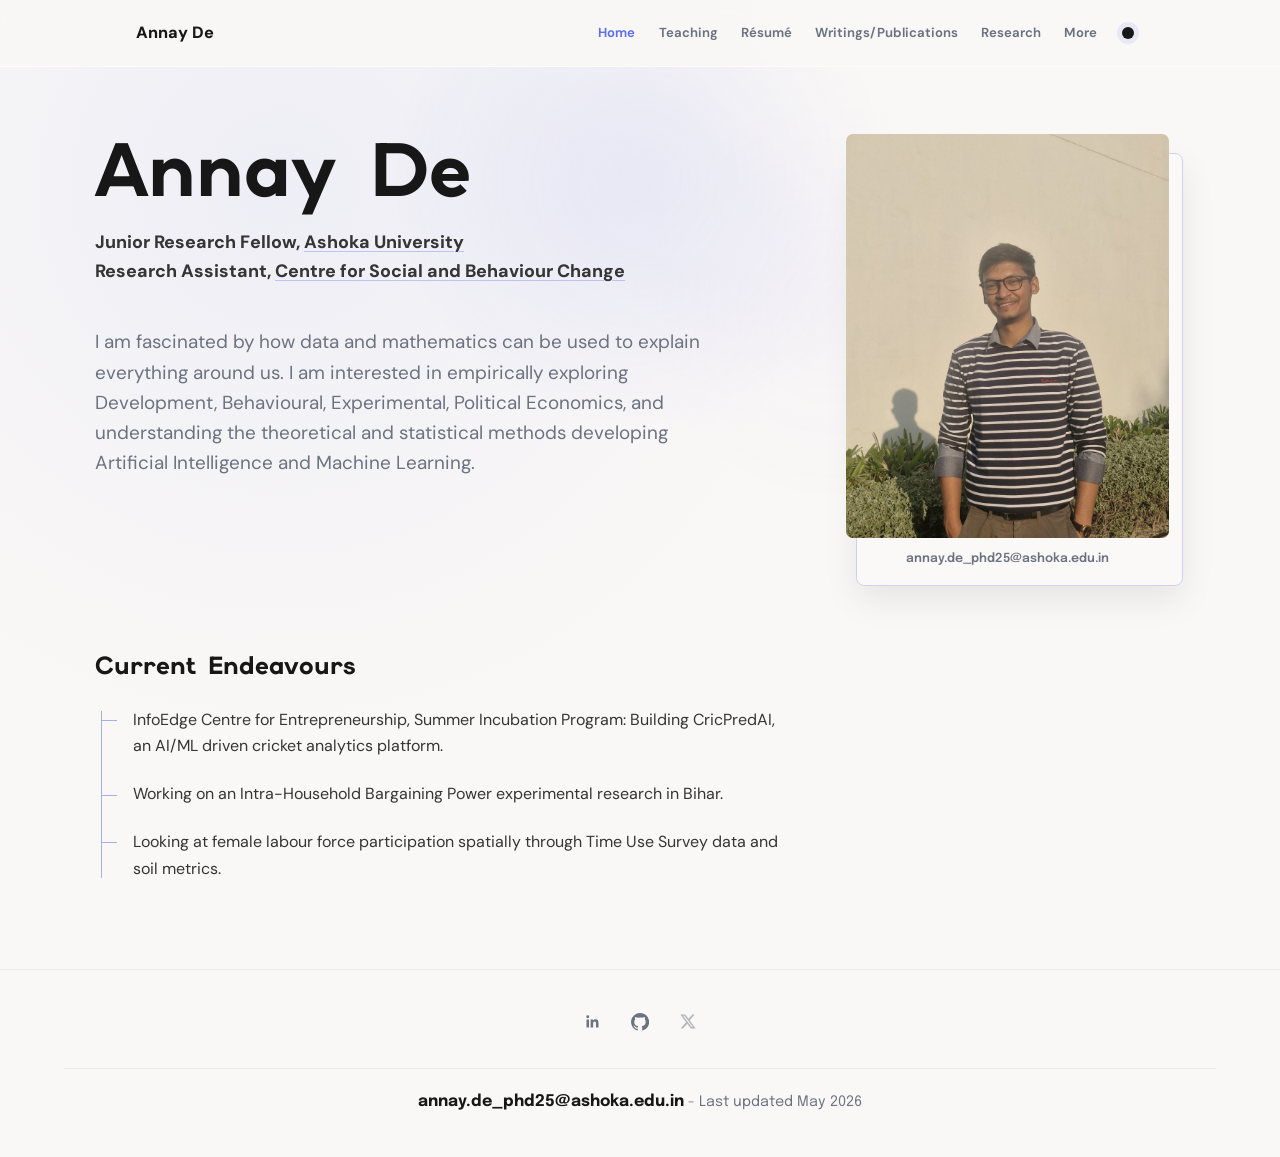
==== index.html @ e28afe5a "Refine personal website design" ====
<!doctype html>
<html lang="en">
<head>
  <meta charset="utf-8">
  <meta name="viewport" content="width=device-width, initial-scale=1">
  <title>Annay De | Economist, Ashoka University</title>
  <meta name="description" content="Personal academic website of Annay De, PhD scholar in Economics at Ashoka University working on labour economics, political economy, and development.">
  <meta property="og:title" content="Annay De | Economist">
  <meta property="og:description" content="PhD scholar in Economics at Ashoka University. Labour economics, political economy, development, field experiments, and social economics.">
  <meta property="og:type" content="website">
  <meta property="og:image" content="assets/annay-de-portrait.jpg">
  <link rel="stylesheet" href="style.css">
  <script>
    (function () {
      try {
        if (localStorage.getItem("annay-theme") === "dark") {
          document.documentElement.dataset.theme = "dark";
        }
      } catch (error) {}
    })();
  </script>
</head>
<body data-page="home">
  <nav class="site-nav" aria-label="Primary navigation">
    <div class="nav-inner">
      <a class="monogram" href="index.html" aria-label="Annay De home">
        <span class="nav-name">Annay De</span>
        <span class="nav-caption">Economics and field research</span>
      </a>
      <button class="menu-toggle" type="button" aria-expanded="false" aria-controls="primary-menu" aria-label="Toggle navigation">
        <span class="menu-toggle-line"></span>
        <span class="menu-toggle-line"></span>
        <span class="menu-toggle-line"></span>
      </button>
      <div class="nav-links" id="primary-menu">
        <a class="nav-link" data-nav="home" href="index.html"><span>Home</span></a>
        <a class="nav-link" data-nav="teaching" href="teaching.html"><span>Teaching</span></a>
        <a class="nav-link" data-nav="cv" href="cv.html"><span>Résumé</span></a>
        <a class="nav-link" data-nav="writings" href="writings.html"><span>Writings/Publications</span></a>
        <a class="nav-link" data-nav="projects" href="projects.html"><span>Research</span></a>
        <a class="nav-link" data-nav="more" href="more.html"><span>More</span></a>
        <button class="theme-toggle" type="button" aria-label="Switch to dark mode" aria-pressed="false">
          <span class="theme-toggle-core" aria-hidden="true"></span>
        </button>
      </div>
    </div>
  </nav>

  <main class="home-shell scholar-home">
    <section class="scholar-profile reveal">
      <div class="scholar-copy">
        <h1>Annay De</h1>
        <p class="name-line">Junior Research Fellow, <a href="https://www.ashoka.edu.in/" target="_blank" rel="noreferrer">Ashoka University</a></p>
        <p class="name-line secondary">Research Assistant, <a href="https://csbc.org.in/" target="_blank" rel="noreferrer">Centre for Social and Behaviour Change</a></p>
        <p>I am fascinated by how data and mathematics can be used to explain everything around us. I am interested in empirically exploring Development, Behavioural, Experimental, Political Economics, and understanding the theoretical and statistical methods developing Artificial Intelligence and Machine Learning.</p>
      </div>
      <aside class="scholar-portrait" aria-label="Portrait">
        <figure class="portrait-card">
          <img src="assets/annay-de-portrait.jpg" alt="Portrait of Annay De">
          <figcaption><a href="mailto:annay.de_phd25@ashoka.edu.in">annay.de_phd25@ashoka.edu.in</a></figcaption>
        </figure>
      </aside>
    </section>

    <section class="scholar-news current-work reveal" aria-labelledby="current-work-heading">
      <h2 id="current-work-heading">Current Endeavours</h2>
      <div class="endeavour-flow">
        <p>InfoEdge Centre for Entrepreneurship, Summer Incubation Program: Building CricPredAI, an AI/ML driven cricket analytics platform.</p>
        <p>Working on an Intra-Household Bargaining Power experimental research in Bihar.</p>
        <p>Looking at female labour force participation spatially through Time Use Survey data and soil metrics.</p>
      </div>
    </section>
  </main>

  <footer class="site-footer">
    <div class="footer-inner">
      <div class="footer-links" aria-label="Social links">
        <a href="https://www.linkedin.com/in/annayde" target="_blank" rel="noreferrer" aria-label="LinkedIn">in</a>
        <a href="https://github.com/annay-de" target="_blank" rel="noreferrer" aria-label="GitHub">gh</a>
        <span class="disabled" aria-label="X / Twitter">x</span>
      </div>
      <div class="footer-bottom"><strong>annay.de_phd25@ashoka.edu.in</strong> - Last updated May 2026</div>
    </div>
  </footer>
  <script src="script.js"></script>
</body>
</html>
---- style.css ----
@font-face {
  font-family: "DM Sans";
  src: url("assets/fonts/DMSans-VariableFont_opsz,wght.ttf") format("truetype");
  font-style: normal;
  font-weight: 100 1000;
  font-display: swap;
}

@font-face {
  font-family: "DM Sans";
  src: url("assets/fonts/DMSans-Italic-VariableFont_opsz,wght.ttf") format("truetype");
  font-style: italic;
  font-weight: 100 1000;
  font-display: swap;
}

@font-face {
  font-family: "Elms Sans";
  src: url("assets/fonts/ElmsSans-VariableFont_wght.ttf") format("truetype");
  font-style: normal;
  font-weight: 100 1000;
  font-display: swap;
}

@font-face {
  font-family: "Elms Sans";
  src: url("assets/fonts/ElmsSans-Italic-VariableFont_wght.ttf") format("truetype");
  font-style: italic;
  font-weight: 100 1000;
  font-display: swap;
}

@font-face {
  font-family: "Epilogue";
  src: url("assets/fonts/Epilogue-VariableFont_wght.ttf") format("truetype");
  font-style: normal;
  font-weight: 100 1000;
  font-display: swap;
}

@font-face {
  font-family: "Epilogue";
  src: url("assets/fonts/Epilogue-Italic-VariableFont_wght.ttf") format("truetype");
  font-style: italic;
  font-weight: 100 1000;
  font-display: swap;
}

:root {
  --font-body: "DM Sans", sans-serif;
  --font-display: "Elms Sans", sans-serif;
  --font-ui: "Epilogue", sans-serif;
  --bg: #faf8f6;
  --surface: #ffffff;
  --surface-soft: #f4f1ee;
  --text: #171717;
  --text-soft: #353535;
  --muted: #6b7280;
  --faint: #9ca3af;
  --line: #eaeaea;
  --line-strong: #dedede;
  --accent: #5b6ef5;
  --accent-soft: rgba(91, 110, 245, 0.09);
  --body-wash: radial-gradient(circle at 22% 16%, rgba(91, 110, 245, 0.075), transparent 34rem);
  --cursor-glow: radial-gradient(26rem circle at var(--cursor-x) var(--cursor-y), rgba(91, 110, 245, 0.105), transparent 62%),
    radial-gradient(18rem circle at calc(var(--cursor-x) + 12rem) calc(var(--cursor-y) + 8rem), rgba(154, 137, 255, 0.055), transparent 72%);
  --grain-wash: linear-gradient(rgba(255, 255, 255, 0.26), rgba(255, 255, 255, 0));
  --nav-glass: linear-gradient(180deg, rgba(255, 255, 255, 0.72), rgba(255, 255, 255, 0.42));
  --nav-glass-scrolled: linear-gradient(180deg, rgba(255, 255, 255, 0.86), rgba(255, 255, 255, 0.58));
  --nav-border: rgba(255, 255, 255, 0.58);
  --nav-shadow: 0 18px 60px rgba(23, 23, 23, 0.075);
  --glass-surface: rgba(255, 255, 255, 0.58);
  --glass-surface-strong: rgba(255, 255, 255, 0.72);
  --glass-hover: rgba(255, 255, 255, 0.72);
  --glass-border: rgba(234, 234, 234, 0.82);
  --glass-highlight: rgba(255, 255, 255, 0.75);
  --shadow-soft: 0 24px 80px rgba(23, 23, 23, 0.08);
  --shadow-card: 0 28px 90px rgba(23, 23, 23, 0.12);
  --nav-height: 72px;
  --max-width: 1120px;
  --copy-width: 740px;
  --ease: cubic-bezier(0.16, 1, 0.3, 1);
  --cursor-x: 50vw;
  --cursor-y: 20vh;
}

html[data-theme="dark"] {
  color-scheme: dark;
  --bg: #0c0d11;
  --surface: #14161c;
  --surface-soft: #101116;
  --text: #f6f4ee;
  --text-soft: #ded9cf;
  --muted: #a3a8b5;
  --faint: #7d8493;
  --line: rgba(255, 255, 255, 0.11);
  --line-strong: rgba(255, 255, 255, 0.18);
  --accent: #9aa4ff;
  --accent-soft: rgba(154, 164, 255, 0.16);
  --body-wash: radial-gradient(circle at 22% 12%, rgba(91, 110, 245, 0.18), transparent 36rem),
    radial-gradient(circle at 82% 10%, rgba(154, 137, 255, 0.08), transparent 26rem);
  --cursor-glow: radial-gradient(28rem circle at var(--cursor-x) var(--cursor-y), rgba(120, 136, 255, 0.18), transparent 64%),
    radial-gradient(18rem circle at calc(var(--cursor-x) + 12rem) calc(var(--cursor-y) + 8rem), rgba(255, 255, 255, 0.045), transparent 72%);
  --grain-wash: linear-gradient(rgba(255, 255, 255, 0.04), rgba(255, 255, 255, 0));
  --nav-glass: linear-gradient(180deg, rgba(22, 24, 32, 0.68), rgba(12, 13, 17, 0.34));
  --nav-glass-scrolled: linear-gradient(180deg, rgba(24, 26, 34, 0.82), rgba(12, 13, 17, 0.54));
  --nav-border: rgba(255, 255, 255, 0.13);
  --nav-shadow: 0 22px 70px rgba(0, 0, 0, 0.34);
  --glass-surface: rgba(255, 255, 255, 0.065);
  --glass-surface-strong: rgba(255, 255, 255, 0.1);
  --glass-hover: rgba(255, 255, 255, 0.09);
  --glass-border: rgba(255, 255, 255, 0.12);
  --glass-highlight: rgba(255, 255, 255, 0.16);
  --shadow-soft: 0 28px 88px rgba(0, 0, 0, 0.32);
  --shadow-card: 0 34px 110px rgba(0, 0, 0, 0.38);
}

* {
  box-sizing: border-box;
}

html {
  min-height: 100%;
  overflow-x: hidden;
  scroll-behavior: smooth;
  color-scheme: light;
}

body {
  position: relative;
  min-height: 100%;
  margin: 0;
  overflow-x: hidden;
  color: var(--text);
  background:
    var(--body-wash),
    var(--bg);
  font-family: var(--font-body);
  font-size: 16px;
  font-weight: 400;
  line-height: 1.72;
  text-rendering: optimizeLegibility;
  transition: background-color 0.42s ease, color 0.42s ease;
}

body::before {
  position: fixed;
  inset: 0;
  z-index: 0;
  pointer-events: none;
  background: var(--cursor-glow);
  opacity: 0.85;
  transition: opacity 0.4s ease;
  content: "";
}

body::after {
  position: fixed;
  inset: 0;
  z-index: 0;
  pointer-events: none;
  background-image:
    var(--grain-wash),
    url("data:image/svg+xml,%3Csvg xmlns='http://www.w3.org/2000/svg' width='180' height='180' viewBox='0 0 180 180'%3E%3Cfilter id='n'%3E%3CfeTurbulence type='fractalNoise' baseFrequency='0.85' numOctaves='2' stitchTiles='stitch'/%3E%3C/filter%3E%3Crect width='180' height='180' filter='url(%23n)' opacity='0.24'/%3E%3C/svg%3E");
  opacity: 0.18;
  mix-blend-mode: soft-light;
  content: "";
}

main,
.site-footer {
  position: relative;
  z-index: 1;
}

body.menu-open {
  overflow: hidden;
}

a {
  color: inherit;
  text-decoration: none;
}

a:focus-visible,
button:focus-visible {
  outline: 2px solid var(--accent);
  outline-offset: 4px;
}

img {
  display: block;
  max-width: 100%;
}

h1,
h2,
h3,
p,
span,
div,
a,
td,
th {
  overflow-wrap: break-word;
}

.site-nav {
  position: fixed;
  top: 0;
  left: 0;
  z-index: 20;
  width: 100%;
  height: var(--nav-height);
  border-bottom: 1px solid var(--nav-border);
  background: var(--nav-glass);
  backdrop-filter: blur(34px) saturate(1.7);
  -webkit-backdrop-filter: blur(34px) saturate(1.7);
  box-shadow: inset 0 1px 0 var(--glass-highlight);
  transition: box-shadow 0.28s var(--ease), background 0.28s var(--ease), border-color 0.28s ease;
}

.site-nav::before {
  position: absolute;
  inset: 0;
  pointer-events: none;
  background:
    radial-gradient(18rem 6rem at 24% 0%, rgba(91, 110, 245, 0.1), transparent 70%),
    linear-gradient(90deg, transparent, rgba(255, 255, 255, 0.22), transparent);
  opacity: 0.42;
  content: "";
}

.site-nav.scrolled {
  background: var(--nav-glass-scrolled);
  box-shadow: var(--nav-shadow), inset 0 1px 0 var(--glass-highlight);
}

.nav-inner {
  display: flex;
  align-items: center;
  justify-content: space-between;
  width: min(100% - 3rem, 1320px);
  height: 100%;
  margin: 0 auto;
}

.monogram {
  color: var(--text);
  font-size: 0.82rem;
  font-weight: 700;
  letter-spacing: 0.16em;
}

.nav-links {
  display: flex;
  align-items: center;
  gap: 0.25rem;
  padding: 0.28rem;
  border: 1px solid var(--nav-border);
  border-radius: 999px;
  background: var(--glass-surface);
  box-shadow: inset 0 1px 0 var(--glass-highlight);
  backdrop-filter: blur(18px) saturate(1.35);
  -webkit-backdrop-filter: blur(18px) saturate(1.35);
  transition: background 0.32s ease, border-color 0.32s ease, box-shadow 0.32s ease;
}

.nav-link {
  position: relative;
  display: inline-flex;
  align-items: center;
  min-height: 38px;
  padding: 0 0.78rem;
  border-radius: 999px;
  color: var(--muted);
  font-size: 0.76rem;
  font-weight: 600;
  letter-spacing: 0.08em;
  transition: background 0.2s ease, color 0.2s ease, transform 0.2s ease;
}

.nav-link:hover {
  color: var(--text);
  background: var(--glass-hover);
  transform: translateY(-1px);
}

.nav-link.active {
  color: var(--accent);
  background: var(--accent-soft);
}

.nav-link.active::after {
  position: absolute;
  right: 0.86rem;
  bottom: 6px;
  left: 0.86rem;
  height: 1px;
  background: currentColor;
  content: "";
}

.menu-toggle {
  display: none;
  width: 42px;
  height: 42px;
  padding: 0;
  border: 1px solid var(--line);
  border-radius: 999px;
  background: var(--glass-surface-strong);
  color: var(--text);
  backdrop-filter: blur(18px) saturate(1.25);
  -webkit-backdrop-filter: blur(18px) saturate(1.25);
}

.theme-toggle {
  position: relative;
  display: inline-grid;
  place-items: center;
  width: 38px;
  height: 38px;
  padding: 0;
  overflow: hidden;
  border: 1px solid var(--glass-border);
  border-radius: 999px;
  color: var(--text);
  background:
    linear-gradient(145deg, rgba(255, 255, 255, 0.38), rgba(255, 255, 255, 0.08)),
    var(--glass-surface);
  box-shadow: inset 0 1px 0 var(--glass-highlight), 0 10px 30px rgba(23, 23, 23, 0.055);
  cursor: pointer;
  flex: 0 0 auto;
  margin-left: 0.12rem;
  backdrop-filter: blur(22px) saturate(1.55);
  -webkit-backdrop-filter: blur(22px) saturate(1.55);
  transition: transform 0.28s var(--ease), border-color 0.28s ease, background 0.28s ease, box-shadow 0.28s ease;
}

.theme-toggle:hover {
  transform: translateY(-1px) scale(1.025);
  border-color: rgba(91, 110, 245, 0.24);
  box-shadow: inset 0 1px 0 var(--glass-highlight), 0 14px 38px rgba(91, 110, 245, 0.12);
}

.theme-toggle::after {
  position: absolute;
  inset: -45%;
  background: linear-gradient(115deg, transparent 32%, rgba(255, 255, 255, 0.42), transparent 58%);
  opacity: 0;
  transform: translateX(-42%) rotate(12deg);
  transition: opacity 0.28s ease, transform 0.58s var(--ease);
  content: "";
}

.theme-toggle:hover::after {
  opacity: 0.45;
  transform: translateX(42%) rotate(12deg);
}

.theme-toggle-core {
  position: relative;
  z-index: 1;
  width: 14px;
  height: 14px;
  border-radius: 999px;
  background: currentColor;
  box-shadow: 0 0 0 5px rgba(91, 110, 245, 0.12);
  transition: transform 0.34s var(--ease), box-shadow 0.34s ease, background 0.34s ease;
}

.theme-toggle-core::after {
  position: absolute;
  top: -2px;
  right: -2px;
  width: 14px;
  height: 14px;
  border-radius: 999px;
  background: var(--bg);
  transform: scale(0);
  transform-origin: 75% 25%;
  transition: transform 0.34s var(--ease), background 0.34s ease;
  content: "";
}

html[data-theme="dark"] .theme-toggle-core {
  transform: rotate(-18deg);
  box-shadow: 0 0 0 5px rgba(154, 164, 255, 0.18);
}

html[data-theme="dark"] .theme-toggle-core::after {
  transform: scale(1);
}

.menu-toggle-line {
  display: block;
  width: 17px;
  height: 1px;
  margin: 5px auto;
  background: var(--text);
  transition: transform 0.24s ease, opacity 0.24s ease;
}

.menu-toggle[aria-expanded="true"] .menu-toggle-line:nth-child(1) {
  transform: translateY(6px) rotate(45deg);
}

.menu-toggle[aria-expanded="true"] .menu-toggle-line:nth-child(2) {
  opacity: 0;
}

.menu-toggle[aria-expanded="true"] .menu-toggle-line:nth-child(3) {
  transform: translateY(-6px) rotate(-45deg);
}

.home-shell,
.page-shell,
.section,
.section.alt > .section-inner {
  width: min(var(--max-width), calc(100% - 4rem));
  margin: 0 auto;
}

.page-shell {
  padding: calc(var(--nav-height) + 7rem) 0 8rem;
}

.hero {
  position: relative;
  display: grid;
  grid-template-columns: minmax(0, 1fr) minmax(280px, 370px);
  gap: clamp(3.5rem, 8vw, 7.5rem);
  align-items: center;
  min-height: 94vh;
  padding: calc(var(--nav-height) + 5.8rem) 0 7rem;
}

.hero::before {
  position: absolute;
  top: -2%;
  left: -9%;
  z-index: 0;
  width: min(66vw, 52rem);
  height: min(66vw, 52rem);
  border-radius: 999px;
  background:
    radial-gradient(circle at 36% 34%, rgba(91, 110, 245, 0.18), transparent 28%),
    radial-gradient(circle at 64% 60%, rgba(154, 137, 255, 0.11), transparent 34%),
    radial-gradient(circle, rgba(91, 110, 245, 0.065), transparent 68%);
  filter: blur(22px);
  opacity: 0.96;
  pointer-events: none;
  animation: glowDrift 12s var(--ease) infinite alternate;
  content: "";
}

@keyframes glowDrift {
  from {
    transform: translate3d(0, 0, 0) scale(1);
  }
  to {
    transform: translate3d(22px, 10px, 0) scale(1.04);
  }
}

.hero::after {
  position: relative;
  z-index: 1;
  display: block;
  align-self: center;
  width: min(100%, 370px);
  aspect-ratio: 4 / 5;
  border: 1px solid var(--glass-border);
  border-radius: 32px;
  background:
    linear-gradient(180deg, rgba(255,255,255,0.14), rgba(255,255,255,0)),
    url("assets/annay-de-portrait.jpg") center 28% / cover no-repeat;
  box-shadow: var(--shadow-card);
  content: "";
}

.hero-content {
  position: relative;
  z-index: 2;
  max-width: var(--copy-width);
}

.eyebrow,
.section-label,
.meta-line,
.publication-meta,
.project-kicker,
.list-meta,
.tag,
.stat-label,
.cv-note,
.table th,
.skill-category,
.skill-values,
.footer-role,
.footer-bottom {
  font-family: var(--font-ui);
}

.eyebrow,
.section-label {
  margin: 0;
  color: var(--muted);
  font-size: 0.74rem;
  font-weight: 700;
  letter-spacing: 0.14em;
}

.hero h1,
.page-heading h1 {
  margin: 0;
  color: var(--text);
  font-family: var(--font-display);
  font-weight: 700;
  letter-spacing: 0;
}

.hero h1 {
  max-width: 720px;
  margin-top: 1.4rem;
  font-size: clamp(3.9rem, 7.4vw, 6.7rem);
  line-height: 0.94;
  text-shadow: 0 18px 70px rgba(91, 110, 245, 0.18);
}

.accent-rule {
  width: 54px;
  height: 2px;
  margin: 2rem 0 2.05rem;
  border-radius: 999px;
  background: var(--accent);
}

.hero-roles {
  display: grid;
  gap: 0.48rem;
  margin: 0;
  color: var(--text);
  font-size: clamp(1rem, 1.25vw, 1.18rem);
  font-weight: 700;
  line-height: 1.52;
}

.hero-copy {
  max-width: 660px;
  margin-top: 3.35rem;
  color: var(--text-soft);
  font-size: clamp(0.98rem, 1.15vw, 1.08rem);
  line-height: 1.82;
}

.hero-copy p {
  margin: 0 0 1.1rem;
}

.research-tags {
  margin-top: 3.2rem;
}

.research-line {
  max-width: 780px;
  margin: 0;
  color: var(--text-soft);
  font-family: var(--font-ui);
  font-size: clamp(0.98rem, 1.25vw, 1.12rem);
  line-height: 1.8;
}

.tag-grid,
.method-list,
.link-row {
  display: flex;
  flex-wrap: wrap;
  gap: 0.48rem 0.95rem;
  margin-top: 0.95rem;
}

.tag {
  color: var(--muted);
  font-size: 0.82rem;
  line-height: 1.5;
}

.tag:not(:last-child)::after {
  margin-left: 0.95rem;
  color: var(--line-strong);
  content: "/";
}

.section {
  padding: 7rem 0;
}

.section.alt {
  width: 100%;
  max-width: none;
  border-top: 1px solid var(--glass-border);
  border-bottom: 1px solid var(--glass-border);
  background: var(--glass-surface);
  backdrop-filter: blur(18px);
  -webkit-backdrop-filter: blur(18px);
  transition: background 0.36s ease, border-color 0.36s ease;
}

.section-label {
  margin-bottom: 2.5rem;
}

.page-heading {
  display: grid;
  grid-template-columns: minmax(0, 1fr) auto;
  gap: 2rem;
  align-items: end;
  margin-bottom: 4.5rem;
}

.page-heading h1 {
  max-width: 860px;
  margin-bottom: 0;
  font-size: clamp(2.7rem, 5vw, 4.2rem);
  line-height: 1;
}

.matrix-divider {
  height: 1px;
  margin: 5.2rem 0;
  background: var(--line);
}

.work-list,
.clean-list,
.publication-list,
.card-grid,
.skills-grid {
  display: grid;
  gap: 0;
}

.work-list > *,
.clean-list > *,
.publication-list > *,
.card-grid > *,
.skills-grid > * {
  min-width: 0;
}

.work-item,
.clean-item,
.publication-item,
.project-card,
.placeholder-panel,
.stat-card {
  padding: 1.55rem 0 1.75rem;
  border-bottom: 1px solid var(--line);
  background: transparent;
}

.work-item:first-child,
.clean-item:first-child,
.publication-item:first-child,
.project-card:first-child {
  padding-top: 0;
}

.work-item,
.clean-item,
.publication-item,
.project-card {
  border-radius: 24px;
  transition: transform 0.28s var(--ease), border-color 0.2s ease, background 0.24s ease, box-shadow 0.24s ease, padding 0.24s ease;
}

.work-item:hover,
.clean-item:hover,
.publication-item:hover,
.project-card:hover {
  border-bottom-color: rgba(91, 110, 245, 0.34);
  background: var(--glass-hover);
  box-shadow:
    inset 0 1px 0 var(--glass-highlight),
    var(--shadow-soft);
  transform: translateY(-2px);
}

.meta-line,
.publication-meta,
.project-kicker,
.list-meta {
  color: var(--muted);
  font-size: 0.76rem;
  font-weight: 700;
  letter-spacing: 0.08em;
  overflow-wrap: anywhere;
}

.meta-line {
  display: flex;
  flex-wrap: wrap;
  gap: 0.55rem;
  margin-bottom: 0.42rem;
}

.meta-line .type {
  color: var(--accent);
}

.work-item h3,
.publication-item h3,
.project-card h3,
.clean-item h3,
.placeholder-panel h3 {
  max-width: 850px;
  margin: 0.4rem 0 0;
  color: var(--text);
  font-family: var(--font-display);
  font-size: clamp(1.12rem, 1.7vw, 1.28rem);
  font-weight: 700;
  line-height: 1.38;
}

.work-item p,
.publication-item p,
.project-card p,
.clean-item p,
.placeholder-panel p {
  max-width: 880px;
  margin: 0.62rem 0 0;
  color: var(--muted);
  font-size: 0.98rem;
  line-height: 1.8;
}

.about-grid {
  display: grid;
  grid-template-columns: minmax(0, 1fr) 320px;
  gap: clamp(3.5rem, 8vw, 7rem);
  align-items: start;
}

.about-copy {
  max-width: var(--copy-width);
}

.about-copy p {
  margin: 0 0 1.35rem;
  color: var(--text-soft);
  font-size: clamp(1.05rem, 1.5vw, 1.22rem);
  line-height: 1.82;
}

.profile-panel {
  padding: 0;
  border: 1px solid var(--glass-border);
  border-radius: 32px;
  background: var(--glass-surface);
  box-shadow: var(--shadow-soft);
  backdrop-filter: blur(18px) saturate(1.08);
  -webkit-backdrop-filter: blur(18px) saturate(1.08);
  transition: background 0.36s ease, border-color 0.36s ease, box-shadow 0.36s ease;
}

.stat-grid {
  display: grid;
  gap: 0;
}

.stat-card {
  display: grid;
  grid-template-columns: 112px minmax(0, 1fr);
  gap: 1rem;
  align-items: baseline;
  padding-right: 1.25rem;
  padding-left: 1.25rem;
}

.stat-number {
  color: var(--text);
  font-family: var(--font-display);
  font-size: 2.15rem;
  font-weight: 700;
  line-height: 1;
}

.stat-label {
  color: var(--muted);
  font-size: 0.68rem;
  font-weight: 700;
  line-height: 1.55;
}

.content-section {
  margin-top: 5.5rem;
}

.content-section:first-of-type {
  margin-top: 0;
}

.two-col {
  display: grid;
  grid-template-columns: repeat(2, minmax(0, 1fr));
  gap: clamp(1.75rem, 5vw, 5.5rem);
}

.card-grid.two-col {
  gap: clamp(1rem, 2.4vw, 1.55rem);
}

.card-grid.two-col .publication-item {
  min-width: 0;
  overflow: hidden;
  padding: clamp(1.35rem, 2.7vw, 1.85rem);
  border: 1px solid var(--glass-border);
  border-bottom: 1px solid var(--glass-border);
  border-radius: 28px;
  background:
    linear-gradient(145deg, var(--glass-surface-strong), var(--glass-surface)),
    var(--glass-surface);
  box-shadow:
    inset 0 1px 0 var(--glass-highlight),
    var(--shadow-soft);
  backdrop-filter: blur(18px);
  -webkit-backdrop-filter: blur(18px);
}

.card-grid.two-col .publication-item:first-child {
  padding-top: clamp(1.35rem, 2.7vw, 1.85rem);
}

.card-grid.two-col .publication-item:hover {
  border-color: rgba(91, 110, 245, 0.22);
  border-bottom-color: rgba(91, 110, 245, 0.22);
}

.card-grid.two-col .publication-meta,
.card-grid.two-col .publication-item h3,
.card-grid.two-col .publication-item p,
.card-grid.two-col .link-row {
  max-width: 100%;
  min-width: 0;
}

.card-grid.two-col .publication-meta,
.card-grid.two-col .publication-item h3,
.card-grid.two-col .publication-item p {
  overflow-wrap: anywhere;
}

.card-grid.two-col .publication-item p {
  font-size: 0.94rem;
}

.action-link,
.text-link {
  position: relative;
  display: inline-flex;
  color: var(--accent);
  font-size: 0.95rem;
  font-weight: 600;
  line-height: 1.45;
  transition: color 0.2s ease, transform 0.2s ease;
}

.action-link::after,
.text-link::after {
  position: absolute;
  right: 0;
  bottom: -3px;
  left: 0;
  height: 1px;
  background: currentColor;
  transform: scaleX(0);
  transform-origin: left;
  transition: transform 0.24s var(--ease);
  content: "";
}

.action-link:not(.disabled):hover,
.text-link:hover {
  color: var(--text);
  transform: translateY(-1px);
}

.action-link:not(.disabled):hover::after,
.text-link:hover::after {
  transform: scaleX(1);
}

.action-link.disabled {
  color: var(--faint);
  opacity: 0.62;
}

.cv-embed-wrapper {
  padding: 1.1rem;
  border: 1px solid var(--line);
  border-radius: 32px;
  background: var(--glass-surface-strong);
  box-shadow: var(--shadow-soft);
  transition: background 0.36s ease, border-color 0.36s ease, box-shadow 0.36s ease;
}

.cv-note {
  display: flex;
  flex-wrap: wrap;
  justify-content: space-between;
  gap: 0.75rem;
  margin: 0 0 0.95rem;
  color: var(--muted);
  font-size: 0.66rem;
  font-weight: 700;
  letter-spacing: 0.12em;
}

.cv-frame {
  width: 100%;
  height: 900px;
  border: 1px solid var(--line);
  border-radius: 24px;
  background: var(--surface);
}

.cv-fallback {
  margin: 1rem 0 0;
  color: var(--muted);
  font-size: 0.95rem;
}

.table-wrap {
  overflow-x: auto;
  border-top: 1px solid var(--line);
}

.table {
  width: 100%;
  min-width: 620px;
  border-collapse: collapse;
}

.table th,
.table td {
  padding: 1.02rem 1rem 1.02rem 0;
  border-bottom: 1px solid var(--line);
  text-align: left;
  vertical-align: top;
}

.table th {
  color: var(--accent);
  font-size: 0.7rem;
  font-weight: 700;
  letter-spacing: 0.12em;
}

.table td {
  color: var(--text-soft);
  font-size: 0.96rem;
}

.skills-grid {
  border-top: 1px solid var(--line);
}

.skill-row {
  display: grid;
  grid-template-columns: 240px minmax(0, 1fr);
  gap: 2rem;
  padding: 1.12rem 0;
  border-bottom: 1px solid var(--line);
}

.skill-category {
  color: var(--accent);
  font-size: 0.72rem;
  font-weight: 700;
  letter-spacing: 0.08em;
}

.skill-values {
  color: var(--text-soft);
  font-size: 0.9rem;
  line-height: 1.72;
}

.site-footer {
  border-top: 1px solid var(--line);
  background: var(--glass-surface);
  padding: 2.6rem 4rem;
  transition: background 0.36s ease, border-color 0.36s ease;
}

.footer-inner {
  max-width: 1320px;
  margin: 0 auto;
}

.footer-top {
  display: grid;
  grid-template-columns: 1fr;
  gap: 1.2rem;
  align-items: center;
  justify-items: center;
  text-align: center;
}

.footer-name {
  margin: 0;
  color: var(--text);
  font-size: 0.98rem;
  font-weight: 700;
}

.footer-role {
  margin: 0.32rem 0 0;
  color: var(--muted);
  font-size: 0.72rem;
  line-height: 1.6;
}

.footer-links {
  display: flex;
  flex-wrap: wrap;
  gap: 1.1rem;
  justify-content: center;
}

.footer-links a,
.footer-links span {
  color: var(--muted);
  font-size: 0.92rem;
  transition: color 0.2s ease;
}

.footer-links a:hover {
  color: var(--accent);
}

.footer-links .disabled {
  opacity: 0.5;
}

.footer-bottom {
  margin-top: 2rem;
  padding-top: 1.2rem;
  border-top: 1px solid var(--line);
  color: var(--muted);
  font-size: 0.68rem;
  line-height: 1.7;
  text-align: center;
}

.reveal {
  opacity: 0;
  filter: blur(8px);
  transform: translate3d(0, 18px, 0);
  transition:
    opacity 0.82s var(--ease),
    filter 0.82s var(--ease),
    transform 0.82s var(--ease);
}

.reveal.visible {
  opacity: 1;
  filter: blur(0);
  transform: translate3d(0, 0, 0);
}

@media (prefers-reduced-motion: reduce) {
  html {
    scroll-behavior: auto;
  }

  *,
  *::before,
  *::after {
    animation-duration: 0.001ms !important;
    animation-iteration-count: 1 !important;
    scroll-behavior: auto !important;
    transition-duration: 0.001ms !important;
  }

  .reveal {
    opacity: 1;
    filter: none;
    transform: none;
  }
}

@media (max-width: 1100px) {
  .nav-inner {
    width: min(100% - 2rem, 1320px);
  }

  .nav-links {
    position: fixed;
    top: calc(var(--nav-height) + 0.75rem);
    right: 1rem;
    left: 1rem;
    display: grid;
    height: auto;
    padding: 0.5rem;
    border: 1px solid var(--line);
    border-radius: 28px;
    background: var(--nav-glass-scrolled);
    box-shadow: var(--nav-shadow);
    opacity: 0;
    visibility: hidden;
    transform: translateY(-10px) scale(0.98);
    transition: opacity 0.22s ease, transform 0.22s ease, visibility 0.22s ease;
  }

  .nav-links.open {
    opacity: 1;
    visibility: visible;
    transform: translateY(0) scale(1);
  }

  .nav-link {
    justify-content: center;
    min-height: 46px;
  }

  .theme-toggle {
    justify-self: center;
    width: 46px;
    height: 46px;
    margin: 0.18rem auto 0.08rem;
  }

  .menu-toggle {
    display: block;
  }

  .hero,
  .about-grid,
  .two-col {
    grid-template-columns: 1fr;
  }

  .hero::before {
    top: 8%;
    left: -22%;
    width: 42rem;
    height: 42rem;
  }

  .hero::after {
    width: min(78vw, 360px);
  }

  .profile-panel {
    max-width: 420px;
  }

  .footer-top {
    grid-template-columns: 1fr;
  }
}

@media (max-width: 640px) {
  .home-shell,
  .page-shell,
  .section,
  .section.alt > .section-inner {
    width: min(100% - 2rem, var(--max-width));
  }

  .page-shell {
    padding-top: calc(var(--nav-height) + 4.5rem);
  }

  .hero {
    min-height: auto;
    padding-top: calc(var(--nav-height) + 4.5rem);
  }

  .hero h1 {
    font-size: 3.5rem;
  }

  .hero-copy,
  .about-copy p {
    font-size: 1.04rem;
  }

  .hero-roles {
    font-size: 1rem;
  }

  .page-heading {
    grid-template-columns: 1fr;
    margin-bottom: 3rem;
  }

  .stat-card,
  .skill-row {
    grid-template-columns: 1fr;
    gap: 0.35rem;
  }

  .card-grid.two-col {
    gap: 0.95rem;
  }

  .card-grid.two-col .publication-item,
  .card-grid.two-col .publication-item:first-child {
    padding: 1.18rem;
    border-radius: 24px;
  }

  .cv-frame {
    height: 620px;
  }

  .site-footer {
    padding: 2.2rem 1rem;
  }
}

/* Academic index direction */
.site-nav {
  top: 18px;
  left: 50%;
  width: min(calc(100% - 2rem), 1180px);
  height: auto;
  min-height: 66px;
  border: 1px solid var(--nav-border);
  border-radius: 999px;
  transform: translateX(-50%);
  overflow: hidden;
}

.site-nav::before {
  border-radius: inherit;
  background:
    radial-gradient(18rem 5rem at 14% 0%, rgba(91, 110, 245, 0.12), transparent 72%),
    linear-gradient(90deg, transparent, rgba(255, 255, 255, 0.18), transparent);
}

.nav-inner {
  width: 100%;
  height: 66px;
  padding: 0 0.72rem 0 1rem;
}

.monogram {
  display: grid;
  gap: 0;
  min-width: 190px;
  letter-spacing: 0;
}

.nav-name {
  font-family: var(--font-display);
  font-size: 1.02rem;
  font-weight: 800;
  line-height: 1.05;
}

.nav-caption {
  color: var(--muted);
  font-family: var(--font-ui);
  font-size: 0.57rem;
  font-weight: 700;
  letter-spacing: 0.12em;
  line-height: 1.2;
}

.nav-links {
  gap: 0.08rem;
  padding: 0.18rem;
  border-color: transparent;
  background: transparent;
  box-shadow: none;
}

.nav-link {
  min-height: 34px;
  padding: 0 0.68rem;
  font-size: 0.82rem;
  font-weight: 650;
  letter-spacing: 0;
}

.nav-link.active {
  color: var(--text);
  background: var(--glass-surface-strong);
  box-shadow: inset 0 1px 0 var(--glass-highlight);
}

.nav-link.active::after {
  right: 50%;
  bottom: 5px;
  left: auto;
  width: 4px;
  height: 4px;
  border-radius: 999px;
  background: var(--accent);
  transform: translateX(50%);
}

.theme-toggle {
  width: 34px;
  height: 34px;
}

.theme-toggle-core {
  width: 12px;
  height: 12px;
}

.home-shell.academic-home {
  width: min(1060px, calc(100% - 4rem));
  padding: calc(var(--nav-height) + 5.4rem) 0 7rem;
}

.academic-hero {
  position: relative;
  display: grid;
  grid-template-columns: minmax(0, 1fr) minmax(260px, 330px);
  gap: clamp(3rem, 8vw, 6.8rem);
  align-items: start;
  padding: 2.8rem 0 5.1rem;
  border-bottom: 1px solid var(--line);
}

.academic-hero::before {
  position: absolute;
  top: -10rem;
  left: -13rem;
  z-index: -1;
  width: min(62vw, 46rem);
  height: min(62vw, 46rem);
  border-radius: 999px;
  background:
    radial-gradient(circle at 38% 34%, rgba(91, 110, 245, 0.18), transparent 28%),
    radial-gradient(circle at 62% 54%, rgba(154, 137, 255, 0.1), transparent 36%),
    radial-gradient(circle, rgba(91, 110, 245, 0.055), transparent 70%);
  filter: blur(24px);
  opacity: 0.86;
  pointer-events: none;
  animation: glowDrift 14s var(--ease) infinite alternate;
  content: "";
}

.identity-block h1 {
  max-width: 720px;
  margin: 1rem 0 0;
  color: var(--text);
  font-family: var(--font-display);
  font-size: clamp(4rem, 8vw, 7rem);
  font-weight: 780;
  line-height: 0.92;
  letter-spacing: 0;
}

.name-line {
  max-width: 680px;
  margin: 1.25rem 0 0;
  color: var(--text);
  font-size: clamp(1.18rem, 2vw, 1.52rem);
  font-weight: 700;
  line-height: 1.45;
}

.contact-line,
.index-links,
.portrait-card figcaption,
.image-placeholder,
.news-item time,
.year-group h2,
.page-intro {
  font-family: var(--font-ui);
}

.contact-line {
  display: flex;
  flex-wrap: wrap;
  gap: 0.45rem;
  margin: 1.05rem 0 0;
  color: var(--muted);
  font-size: 0.93rem;
}

.contact-line a,
.academic-copy a,
.news-item a,
.index-links a {
  color: var(--text);
  text-decoration: underline;
  text-decoration-color: rgba(91, 110, 245, 0.35);
  text-underline-offset: 0.18em;
  transition: color 0.2s ease, text-decoration-color 0.2s ease;
}

.contact-line a:hover,
.academic-copy a:hover,
.news-item a:hover,
.index-links a:hover {
  color: var(--accent);
  text-decoration-color: currentColor;
}

.academic-copy {
  max-width: 760px;
  margin-top: 2.8rem;
}

.academic-copy p {
  margin: 0 0 1.18rem;
  color: var(--text-soft);
  font-size: clamp(1rem, 1.2vw, 1.08rem);
  line-height: 1.86;
}

.index-links {
  display: flex;
  flex-wrap: wrap;
  gap: 0.5rem 1.4rem;
  margin-top: 2.3rem;
  font-size: 0.88rem;
  font-weight: 700;
  letter-spacing: 0.02em;
}

.portrait-column {
  display: grid;
  gap: 1rem;
}

.portrait-card {
  margin: 0;
}

.portrait-card img {
  width: 100%;
  aspect-ratio: 4 / 5;
  border: 1px solid var(--glass-border);
  border-radius: 30px;
  object-fit: cover;
  object-position: center 26%;
  box-shadow: var(--shadow-card);
}

.portrait-card figcaption {
  margin-top: 0.72rem;
  color: var(--muted);
  font-size: 0.7rem;
  font-weight: 700;
  letter-spacing: 0.08em;
}

.image-placeholder-grid {
  display: grid;
  grid-template-columns: repeat(2, minmax(0, 1fr));
  gap: 0.9rem;
}

.image-placeholder {
  display: grid;
  place-content: center;
  min-width: 0;
  min-height: 118px;
  padding: 1rem;
  border: 1px dashed color-mix(in srgb, var(--accent) 34%, var(--line));
  border-radius: 24px;
  background:
    linear-gradient(135deg, rgba(255, 255, 255, 0.28), transparent),
    var(--glass-surface);
  color: var(--muted);
  text-align: center;
  box-shadow: inset 0 1px 0 var(--glass-highlight);
  backdrop-filter: blur(18px) saturate(1.15);
  -webkit-backdrop-filter: blur(18px) saturate(1.15);
}

.image-placeholder span {
  color: var(--text-soft);
  font-size: 0.78rem;
  font-weight: 750;
  line-height: 1.35;
}

.image-placeholder small {
  margin-top: 0.22rem;
  color: var(--faint);
  font-size: 0.63rem;
  font-weight: 700;
  letter-spacing: 0.12em;
}

.image-placeholder.tall {
  min-height: 250px;
}

.home-row {
  display: grid;
  grid-template-columns: 150px minmax(0, 1fr);
  gap: clamp(2rem, 6vw, 5.2rem);
  padding: 4.6rem 0;
  border-bottom: 1px solid var(--line);
}

.row-label {
  align-self: start;
}

.home-row .section-label,
.content-section .section-label {
  margin-bottom: 0;
}

.news-ledger,
.research-ledger {
  min-width: 0;
}

.year-group + .year-group {
  margin-top: 3rem;
}

.year-group h2 {
  margin: 0 0 0.85rem;
  color: var(--accent);
  font-size: 0.74rem;
  font-weight: 800;
  letter-spacing: 0.12em;
}

.news-item {
  display: grid;
  grid-template-columns: 5.8rem minmax(0, 1fr);
  gap: 1.1rem;
  padding: 1rem 0;
  border-top: 1px solid var(--line);
}

.news-item time {
  color: var(--muted);
  font-size: 0.78rem;
  font-weight: 800;
  letter-spacing: 0.08em;
}

.news-item p {
  margin: 0;
  color: var(--text-soft);
  font-size: 1rem;
  line-height: 1.76;
}

.research-ledger .work-item,
.work-item,
.clean-item,
.publication-item,
.project-card,
.placeholder-panel {
  padding: 1.35rem 0 1.55rem;
  border-bottom: 1px solid var(--line);
  border-radius: 0;
  background: transparent;
  box-shadow: none;
}

.research-ledger .work-item:first-child,
.work-list .work-item:first-child,
.clean-list .clean-item:first-child,
.publication-list .publication-item:first-child,
.card-grid .project-card:first-child,
.card-grid .publication-item:first-child {
  border-top: 1px solid var(--line);
}

.work-item:hover,
.clean-item:hover,
.publication-item:hover,
.project-card:hover {
  border-bottom-color: rgba(91, 110, 245, 0.38);
  background: transparent;
  box-shadow: none;
  transform: translateX(4px);
}

.research-ledger .text-link {
  margin-top: 1.8rem;
}

.stat-strip {
  display: grid;
  gap: 0.75rem;
  margin-top: 2.2rem;
  padding-top: 1.5rem;
  border-top: 1px solid var(--line);
}

.stat-strip span {
  color: var(--muted);
  font-family: var(--font-ui);
  font-size: 0.92rem;
  line-height: 1.6;
}

.stat-strip strong {
  color: var(--text);
  font-family: var(--font-display);
  font-size: 1.55rem;
  line-height: 1;
}

.page-shell {
  width: min(1060px, calc(100% - 4rem));
  padding-top: calc(var(--nav-height) + 6.7rem);
}

.page-heading {
  grid-template-columns: minmax(0, 1fr) minmax(220px, 280px);
  align-items: start;
  padding-bottom: 3.6rem;
  border-bottom: 1px solid var(--line);
  margin-bottom: 4.2rem;
}

.page-heading h1 {
  margin-top: 0.85rem;
  font-size: clamp(2.8rem, 5.8vw, 5.2rem);
  line-height: 0.94;
}

.page-intro {
  max-width: 720px;
  margin: 1.4rem 0 0;
  color: var(--text-soft);
  font-size: clamp(1rem, 1.2vw, 1.08rem);
  line-height: 1.82;
}

.page-photo-rail {
  align-self: stretch;
}

.content-section {
  margin-top: 4.8rem;
}

.content-section:first-of-type {
  margin-top: 0;
}

.content-section .section-label {
  padding-bottom: 1.2rem;
}

.card-grid.two-col {
  grid-template-columns: repeat(2, minmax(0, 1fr));
  gap: 0 clamp(2rem, 5vw, 4rem);
}

.card-grid.two-col .publication-item,
.card-grid.two-col .publication-item:first-child {
  padding: 1.35rem 0 1.55rem;
  border: 0;
  border-top: 1px solid var(--line);
  border-radius: 0;
  background: transparent;
  box-shadow: none;
  backdrop-filter: none;
  -webkit-backdrop-filter: none;
}

.card-grid.two-col .publication-item:hover {
  border-color: rgba(91, 110, 245, 0.38);
  transform: translateX(4px);
}

.publication-meta,
.project-kicker,
.list-meta,
.meta-line {
  overflow-wrap: anywhere;
}

.link-row {
  margin-top: 0.95rem;
}

.cv-embed-wrapper {
  border-radius: 28px;
}

@media (max-width: 1100px) {
  .site-nav {
    width: min(calc(100% - 1rem), 1180px);
  }

  .nav-inner {
    width: 100%;
  }

  .nav-links {
    top: calc(18px + 66px + 0.75rem);
    right: 0.5rem;
    left: 0.5rem;
    border-color: var(--line);
    background: var(--nav-glass-scrolled);
    box-shadow: var(--nav-shadow);
  }

  .nav-link {
    min-height: 46px;
  }

  .academic-hero,
  .page-heading {
    grid-template-columns: 1fr;
  }

  .portrait-column,
  .page-photo-rail {
    max-width: 380px;
  }
}

@media (max-width: 720px) {
  .home-shell.academic-home,
  .page-shell {
    width: min(100% - 2rem, 1060px);
  }

  .monogram {
    min-width: 0;
  }

  .nav-caption {
    display: none;
  }

  .academic-hero {
    padding-top: 1.2rem;
  }

  .identity-block h1 {
    font-size: clamp(3.4rem, 17vw, 5rem);
  }

  .home-row,
  .news-item {
    grid-template-columns: 1fr;
    gap: 0.9rem;
  }

  .home-row {
    padding: 3.4rem 0;
  }

  .news-item time {
    margin-bottom: -0.35rem;
  }

  .image-placeholder-grid,
  .card-grid.two-col {
    grid-template-columns: 1fr;
  }

  .page-heading {
    margin-bottom: 3.2rem;
    padding-bottom: 2.8rem;
  }

  .page-photo-rail {
    width: 100%;
    max-width: none;
  }

  .image-placeholder.tall {
    min-height: 180px;
  }
}

/* Compact Aalok-style academic homepage */
.home-shell.scholar-home {
  width: min(920px, calc(100% - 3rem));
  padding: calc(var(--nav-height) + 5.6rem) 0 5.4rem;
}

.scholar-profile {
  position: relative;
  display: grid;
  grid-template-columns: minmax(0, 1fr) 220px;
  gap: clamp(2.2rem, 6vw, 4.8rem);
  align-items: start;
}

.scholar-profile::before {
  position: absolute;
  top: -7rem;
  left: -9rem;
  z-index: -1;
  width: 34rem;
  height: 34rem;
  border-radius: 999px;
  background:
    radial-gradient(circle at 38% 35%, rgba(91, 110, 245, 0.16), transparent 28%),
    radial-gradient(circle at 62% 58%, rgba(154, 137, 255, 0.08), transparent 36%),
    radial-gradient(circle, rgba(91, 110, 245, 0.045), transparent 72%);
  filter: blur(22px);
  opacity: 0.78;
  pointer-events: none;
  content: "";
}

.scholar-copy h1 {
  margin: 0;
  color: var(--text);
  font-family: var(--font-display);
  font-size: clamp(3.15rem, 8vw, 5.25rem);
  font-weight: 780;
  line-height: 0.95;
  letter-spacing: 0;
}

.scholar-copy p {
  max-width: 650px;
  margin: 1.05rem 0 0;
  color: var(--text-soft);
  font-size: 1.02rem;
  line-height: 1.78;
}

.scholar-copy .name-line {
  max-width: 620px;
  margin-top: 0.92rem;
  color: var(--text);
  font-size: 1.18rem;
  font-weight: 720;
}

.scholar-copy .contact-line {
  margin-top: 0.75rem;
  font-size: 0.9rem;
}

.scholar-copy .research-line.compact {
  color: var(--muted);
  font-family: var(--font-ui);
  font-size: 0.92rem;
  line-height: 1.65;
}

.scholar-copy a,
.scholar-news a {
  color: var(--text);
  text-decoration: underline;
  text-decoration-color: rgba(91, 110, 245, 0.32);
  text-underline-offset: 0.18em;
}

.scholar-copy a:hover,
.scholar-news a:hover {
  color: var(--accent);
  text-decoration-color: currentColor;
}

.scholar-profile .index-links {
  margin-top: 1.55rem;
  gap: 0.55rem 1.1rem;
}

.scholar-portrait {
  padding-top: 0.2rem;
}

.scholar-portrait .portrait-card img {
  aspect-ratio: 1 / 1.12;
  border-radius: 22px;
  box-shadow: 0 18px 52px rgba(23, 23, 23, 0.1);
}

.scholar-portrait .portrait-card figcaption {
  margin-top: 0.58rem;
  font-size: 0.66rem;
}

.scholar-news {
  display: grid;
  grid-template-columns: 120px minmax(0, 1fr);
  gap: clamp(1.6rem, 5vw, 4rem);
  margin-top: 3.8rem;
  padding-top: 2.6rem;
  border-top: 1px solid var(--line);
}

.scholar-news h2 {
  margin: 0;
  color: var(--text);
  font-family: var(--font-display);
  font-size: 1.55rem;
  font-weight: 760;
  line-height: 1;
}

.scholar-news .year-group + .year-group {
  margin-top: 2.2rem;
}

.scholar-news .year-group h3 {
  margin: 0 0 0.55rem;
  color: var(--accent);
  font-family: var(--font-ui);
  font-size: 0.72rem;
  font-weight: 800;
  letter-spacing: 0.12em;
}

.scholar-news .news-item {
  grid-template-columns: 5.2rem minmax(0, 1fr);
  gap: 0.9rem;
  padding: 0.66rem 0;
}

.scholar-news .news-item p {
  font-size: 0.96rem;
  line-height: 1.62;
}

.scholar-news .news-item time {
  font-size: 0.72rem;
}

@media (max-width: 760px) {
  .home-shell.scholar-home {
    width: min(100% - 2rem, 920px);
    padding-top: calc(var(--nav-height) + 4.8rem);
  }

  .scholar-profile {
    grid-template-columns: 1fr;
    gap: 2rem;
  }

  .scholar-portrait {
    max-width: 230px;
  }

  .scholar-news {
    grid-template-columns: 1fr;
    gap: 1.1rem;
    margin-top: 3rem;
  }

  .scholar-news .news-item {
    grid-template-columns: 1fr;
    gap: 0.25rem;
  }
}

/* Plain academic reset from the current brief */
.site-nav {
  top: 0;
  left: 0;
  width: 100%;
  min-height: 64px;
  border-width: 0 0 1px;
  border-radius: 0;
  background: color-mix(in srgb, var(--bg) 84%, transparent);
  box-shadow: none;
  transform: none;
}

.site-nav::before {
  display: none;
}

.site-nav.scrolled {
  background: color-mix(in srgb, var(--bg) 92%, transparent);
  box-shadow: none;
}

.nav-inner {
  width: min(100% - 3rem, 1040px);
}

body[data-page="home"] .site-nav:not(.show-brand) .monogram {
  opacity: 0;
  pointer-events: none;
  transform: translateY(-4px);
}

.monogram {
  transition: opacity 0.22s ease, transform 0.22s ease;
}

.nav-caption {
  display: none;
}

.nav-links,
.nav-link.active,
.theme-toggle,
.menu-toggle {
  border-color: transparent;
  background: transparent;
  box-shadow: none;
  backdrop-filter: none;
  -webkit-backdrop-filter: none;
}

.nav-link.active {
  color: var(--accent);
}

.nav-link.active::after {
  display: none;
}

.home-shell.scholar-home,
.page-shell {
  width: min(920px, calc(100% - 3rem));
}

.scholar-profile::before,
.academic-hero::before,
.hero::before,
.hero::after,
.page-photo-rail,
.image-placeholder,
.image-placeholder-grid {
  display: none !important;
}

.scholar-profile {
  grid-template-columns: minmax(0, 1fr) 210px;
  gap: clamp(2rem, 6vw, 4rem);
}

.scholar-copy .name-line.secondary {
  margin-top: 0.2rem;
  color: var(--muted);
  font-weight: 600;
}

.portrait-card img,
.scholar-portrait .portrait-card img {
  border: 0;
  border-radius: 10px;
  box-shadow: none;
}

.portrait-card figcaption,
.scholar-portrait .portrait-card figcaption {
  color: var(--muted);
  font-size: 0.82rem;
  letter-spacing: 0;
}

.page-heading {
  grid-template-columns: 1fr;
  padding-bottom: 2.6rem;
}

.section-title {
  margin: 0 0 1.2rem;
  color: var(--text);
  font-family: var(--font-display);
  font-size: clamp(1.35rem, 2.4vw, 1.9rem);
  font-weight: 760;
  line-height: 1.18;
  letter-spacing: 0;
}

.content-section {
  margin-top: 4rem;
}

.plain-list,
.clean-list,
.publication-list,
.card-grid,
.card-grid.two-col {
  display: grid;
  grid-template-columns: 1fr;
  gap: 0;
}

.work-item,
.clean-item,
.publication-item,
.project-card,
.placeholder-panel,
.card-grid.two-col .publication-item,
.card-grid.two-col .publication-item:first-child,
.cv-embed-wrapper,
.profile-panel,
.stat-card {
  border-radius: 0;
  background: transparent;
  box-shadow: none;
  backdrop-filter: none;
  -webkit-backdrop-filter: none;
}

.work-item:hover,
.clean-item:hover,
.publication-item:hover,
.project-card:hover,
.card-grid.two-col .publication-item:hover {
  background: transparent;
  box-shadow: none;
  transform: none;
}

.publication-item,
.project-card,
.clean-item,
.work-item,
.card-grid.two-col .publication-item,
.card-grid.two-col .publication-item:first-child {
  padding: 1.15rem 0 1.25rem;
  border: 0;
  border-top: 1px solid var(--line);
}

.publication-item:last-child,
.project-card:last-child,
.clean-item:last-child,
.work-item:last-child {
  border-bottom: 1px solid var(--line);
}

.publication-meta,
.project-kicker,
.list-meta,
.meta-line,
.news-item time,
.year-group h3,
.year-group h2,
.section-label {
  color: var(--muted);
  font-size: 0.86rem;
  font-weight: 600;
  letter-spacing: 0;
}

.cv-embed-wrapper {
  padding: 0;
  border: 0;
}

.cv-frame {
  border-radius: 10px;
}

.site-footer {
  background: transparent;
}

.footer-links {
  gap: 1.4rem;
}

.footer-links a,
.footer-links span {
  font-family: var(--font-ui);
  font-size: 0.98rem;
  font-weight: 650;
}

.footer-bottom {
  font-size: 0.9rem;
}

.footer-bottom strong {
  color: var(--text);
  font-size: 1rem;
}

@media (max-width: 760px) {
  .nav-inner {
    width: min(100% - 2rem, 1040px);
  }

  .scholar-profile {
    grid-template-columns: 1fr;
  }
}

/* Heading scale refinement */
.scholar-copy h1 {
  font-size: clamp(2.7rem, 6.2vw, 4.35rem);
  line-height: 0.98;
}

.page-heading h1 {
  font-size: clamp(1.9rem, 3.4vw, 2.75rem);
  line-height: 1.08;
}

.section-title {
  font-size: clamp(1.05rem, 1.55vw, 1.32rem);
  line-height: 1.25;
}

.scholar-news h2,
.current-work h2 {
  font-size: clamp(1.15rem, 2vw, 1.38rem);
  line-height: 1.2;
}

.page-heading {
  margin-bottom: 3.2rem;
  padding-bottom: 2rem;
}

.content-section {
  margin-top: 3.2rem;
}

@media (max-width: 760px) {
  .scholar-copy h1 {
    font-size: clamp(2.45rem, 13vw, 3.25rem);
  }

  .page-heading h1 {
    font-size: clamp(1.75rem, 9vw, 2.3rem);
  }
}

/* Homepage editorial scale */
.home-shell.scholar-home {
  width: min(1090px, calc(100% - 4rem));
  padding-top: calc(var(--nav-height) + 3.9rem);
}

.scholar-profile {
  grid-template-columns: minmax(0, 660px) minmax(280px, 330px);
  gap: clamp(3.5rem, 7.8vw, 5.7rem);
  align-items: start;
  min-height: auto;
}

.scholar-copy h1 {
  margin: 0;
  max-width: 12ch;
  color: var(--text);
  font-size: clamp(3.85rem, 6.5vw, 5.25rem);
  font-weight: 780;
  line-height: 0.95;
  letter-spacing: 0;
}

.scholar-copy .name-line {
  max-width: 620px;
  margin-top: 1.45rem;
  color: var(--muted);
  font-family: var(--font-body);
  font-size: clamp(0.98rem, 1.4vw, 1.12rem);
  font-weight: 520;
  line-height: 1.5;
}

.scholar-copy .name-line.secondary {
  margin-top: 0.12rem;
  color: var(--muted);
  font-weight: 520;
}

.scholar-copy .name-line.secondary + p {
  margin-top: 2.65rem;
}

.scholar-copy p:not(.name-line) {
  max-width: 650px;
  color: var(--muted);
  font-size: clamp(1.04rem, 1.55vw, 1.18rem);
  line-height: 1.6;
}

.scholar-profile .index-links {
  margin-top: 1.7rem;
}

.scholar-portrait {
  position: relative;
  z-index: 0;
  justify-self: end;
  width: min(100%, 330px);
  padding: 0 0.45rem 0.55rem 0;
}

.scholar-portrait::before {
  position: absolute;
  inset: 1.15rem -0.45rem -0.55rem 0.6rem;
  z-index: -1;
  border: 1px solid color-mix(in srgb, var(--accent) 20%, var(--line));
  border-radius: 8px;
  background: color-mix(in srgb, var(--surface) 18%, transparent);
  box-shadow: 0 14px 34px rgba(0, 0, 0, 0.08);
  content: "";
}

.scholar-portrait .portrait-card {
  position: relative;
  z-index: 1;
  margin: 0;
  background: transparent;
  border: 0;
  box-shadow: none;
}

.scholar-portrait .portrait-card img {
  display: block;
  width: 100%;
  aspect-ratio: 4 / 5;
  border: 0;
  border-radius: 7px;
  object-fit: cover;
  object-position: center 31%;
  box-shadow: none;
}

.scholar-portrait .portrait-card figcaption {
  display: none;
}

html[data-theme="dark"] .scholar-copy h1 {
  color: #f1dfbf;
}

html[data-theme="dark"] .scholar-portrait::before {
  border-color: rgba(124, 139, 255, 0.24);
  background: rgba(255, 255, 255, 0.015);
  box-shadow: none;
}

@media (max-width: 860px) {
  .home-shell.scholar-home {
    width: min(100% - 2rem, 680px);
    padding-top: calc(var(--nav-height) + 2.8rem);
  }

  .scholar-profile {
    grid-template-columns: 1fr;
    gap: 2.6rem;
  }

  .scholar-copy h1 {
    font-size: clamp(3.1rem, 15vw, 4.25rem);
  }

  .scholar-copy .name-line.secondary + p {
    margin-top: 2.1rem;
  }

  .scholar-portrait {
    justify-self: start;
    width: min(100%, 340px);
  }
}

@media (max-width: 520px) {
  .home-shell.scholar-home {
    width: min(100% - 1.5rem, 680px);
  }

  .scholar-copy h1 {
    font-size: clamp(2.8rem, 16vw, 3.55rem);
  }

  .scholar-copy p:not(.name-line) {
    font-size: 1rem;
  }
}

/* Final homepage refinements */
.scholar-copy h1 {
  font-size: clamp(3.45rem, 5.9vw, 4.72rem);
}

.scholar-copy .name-line,
.scholar-copy .name-line.secondary {
  color: var(--text-soft);
  font-weight: 760;
}

.scholar-portrait .portrait-card figcaption {
  display: block;
  margin-top: 0.78rem;
  color: var(--muted);
  font-family: var(--font-ui);
  font-size: 0.78rem;
  font-weight: 600;
  letter-spacing: 0;
  line-height: 1.45;
  text-align: center;
}

.scholar-portrait .portrait-card figcaption a {
  color: inherit;
  text-decoration: none;
}

.scholar-portrait .portrait-card figcaption a:hover {
  color: var(--accent);
}

.current-work {
  display: block;
  max-width: 720px;
  margin-top: 4.6rem;
  padding-top: 0;
  border-top: 0;
}

.current-work h2 {
  margin: 0 0 1.65rem;
  color: var(--text);
  font-family: var(--font-display);
  font-size: clamp(1.22rem, 2vw, 1.55rem);
  font-weight: 780;
  line-height: 1.18;
}

.endeavour-flow {
  position: relative;
  display: grid;
  gap: 1.3rem;
  max-width: 690px;
  padding-left: 2.35rem;
}

.endeavour-flow::before {
  position: absolute;
  top: 0.28rem;
  bottom: 0.28rem;
  left: 0.35rem;
  width: 1px;
  background: color-mix(in srgb, var(--accent) 48%, var(--line));
  content: "";
}

.endeavour-flow p {
  position: relative;
  margin: 0;
  color: var(--text-soft);
  font-size: clamp(0.98rem, 1.25vw, 1.06rem);
  line-height: 1.68;
}

.endeavour-flow p::before {
  position: absolute;
  top: 0.86em;
  left: -2rem;
  width: 1.05rem;
  height: 1px;
  background: color-mix(in srgb, var(--accent) 48%, var(--line));
  content: "";
}

.footer-links {
  align-items: center;
}

.footer-links a,
.footer-links span {
  display: inline-grid;
  width: 1.55rem;
  height: 1.55rem;
  place-items: center;
  color: var(--muted);
  font-size: 0;
  line-height: 1;
}

.footer-links a::before,
.footer-links span::before {
  display: block;
  width: 1.08rem;
  height: 1.08rem;
  background: currentColor;
  content: "";
}

.footer-links [aria-label="LinkedIn"]::before {
  -webkit-mask: url("data:image/svg+xml,%3Csvg%20viewBox%3D%220%200%2024%2024%22%20xmlns%3D%22http%3A//www.w3.org/2000/svg%22%3E%3Cpath%20d%3D%22M20.45%2020.45h-3.56v-5.57c0-1.33-.02-3.04-1.85-3.04-1.85%200-2.14%201.45-2.14%202.95v5.66H9.34V9h3.42v1.56h.05c.48-.9%201.64-1.85%203.37-1.85%203.6%200%204.27%202.37%204.27%205.46v6.28zM5.32%207.43a2.06%202.06%200%201%201%200-4.12%202.06%202.06%200%200%201%200%204.12zM7.1%2020.45H3.54V9H7.1v11.45z%22/%3E%3C/svg%3E") center / contain no-repeat;
  mask: url("data:image/svg+xml,%3Csvg%20viewBox%3D%220%200%2024%2024%22%20xmlns%3D%22http%3A//www.w3.org/2000/svg%22%3E%3Cpath%20d%3D%22M20.45%2020.45h-3.56v-5.57c0-1.33-.02-3.04-1.85-3.04-1.85%200-2.14%201.45-2.14%202.95v5.66H9.34V9h3.42v1.56h.05c.48-.9%201.64-1.85%203.37-1.85%203.6%200%204.27%202.37%204.27%205.46v6.28zM5.32%207.43a2.06%202.06%200%201%201%200-4.12%202.06%202.06%200%200%201%200%204.12zM7.1%2020.45H3.54V9H7.1v11.45z%22/%3E%3C/svg%3E") center / contain no-repeat;
}

.footer-links [aria-label="GitHub"]::before {
  -webkit-mask: url("data:image/svg+xml,%3Csvg%20viewBox%3D%220%200%2024%2024%22%20xmlns%3D%22http%3A//www.w3.org/2000/svg%22%3E%3Cpath%20fill-rule%3D%22evenodd%22%20clip-rule%3D%22evenodd%22%20d%3D%22M12%20.5A11.5%2011.5%200%200%200%208.36%2022.9c.57.1.78-.25.78-.55v-2.02c-3.17.69-3.84-1.36-3.84-1.36-.52-1.31-1.27-1.66-1.27-1.66-1.03-.7.08-.69.08-.69%201.14.08%201.74%201.17%201.74%201.17%201.01%201.73%202.65%201.23%203.3.94.1-.73.4-1.23.72-1.51-2.53-.29-5.19-1.27-5.19-5.64%200-1.25.45-2.27%201.17-3.07-.12-.29-.51-1.45.11-3.02%200%200%20.96-.31%203.14%201.17A10.9%2010.9%200%200%201%2012%206.27c.97%200%201.94.13%202.85.39%202.18-1.48%203.13-1.17%203.13-1.17.63%201.57.24%202.73.12%203.02.73.8%201.17%201.82%201.17%203.07%200%204.39-2.67%205.35-5.21%205.63.41.35.77%201.04.77%202.1v3.12c0%20.3.21.66.79.55A11.5%2011.5%200%200%200%2012%20.5z%22/%3E%3C/svg%3E") center / contain no-repeat;
  mask: url("data:image/svg+xml,%3Csvg%20viewBox%3D%220%200%2024%2024%22%20xmlns%3D%22http%3A//www.w3.org/2000/svg%22%3E%3Cpath%20fill-rule%3D%22evenodd%22%20clip-rule%3D%22evenodd%22%20d%3D%22M12%20.5A11.5%2011.5%200%200%200%208.36%2022.9c.57.1.78-.25.78-.55v-2.02c-3.17.69-3.84-1.36-3.84-1.36-.52-1.31-1.27-1.66-1.27-1.66-1.03-.7.08-.69.08-.69%201.14.08%201.74%201.17%201.74%201.17%201.01%201.73%202.65%201.23%203.3.94.1-.73.4-1.23.72-1.51-2.53-.29-5.19-1.27-5.19-5.64%200-1.25.45-2.27%201.17-3.07-.12-.29-.51-1.45.11-3.02%200%200%20.96-.31%203.14%201.17A10.9%2010.9%200%200%201%2012%206.27c.97%200%201.94.13%202.85.39%202.18-1.48%203.13-1.17%203.13-1.17.63%201.57.24%202.73.12%203.02.73.8%201.17%201.82%201.17%203.07%200%204.39-2.67%205.35-5.21%205.63.41.35.77%201.04.77%202.1v3.12c0%20.3.21.66.79.55A11.5%2011.5%200%200%200%2012%20.5z%22/%3E%3C/svg%3E") center / contain no-repeat;
}

.footer-links [aria-label="X / Twitter"]::before {
  -webkit-mask: url("data:image/svg+xml,%3Csvg%20viewBox%3D%220%200%2024%2024%22%20xmlns%3D%22http%3A//www.w3.org/2000/svg%22%3E%3Cpath%20d%3D%22M18.9%202h3.3l-7.2%208.23L23.5%2022h-6.65l-5.21-6.81L5.68%2022H2.36l7.7-8.8L1.9%202h6.82l4.7%206.22L18.9%202zm-1.16%2017.93h1.83L7.72%203.97H5.76l11.98%2015.96z%22/%3E%3C/svg%3E") center / contain no-repeat;
  mask: url("data:image/svg+xml,%3Csvg%20viewBox%3D%220%200%2024%2024%22%20xmlns%3D%22http%3A//www.w3.org/2000/svg%22%3E%3Cpath%20d%3D%22M18.9%202h3.3l-7.2%208.23L23.5%2022h-6.65l-5.21-6.81L5.68%2022H2.36l7.7-8.8L1.9%202h6.82l4.7%206.22L18.9%202zm-1.16%2017.93h1.83L7.72%203.97H5.76l11.98%2015.96z%22/%3E%3C/svg%3E") center / contain no-repeat;
}

.site-nav,
.nav-link,
.nav-name {
  font-family: var(--font-body);
}

.nav-link {
  position: relative;
  overflow: visible;
}

.nav-link span {
  position: relative;
}

.nav-link span::after {
  position: absolute;
  right: -0.05rem;
  bottom: -0.38rem;
  left: -0.05rem;
  height: 1.5px;
  border-radius: 999px;
  background: var(--accent);
  box-shadow: 0 0 12px color-mix(in srgb, var(--accent) 36%, transparent);
  opacity: 0;
  transform: scaleX(0.28);
  transform-origin: 50% 50%;
  transition: transform 0.34s var(--ease), opacity 0.22s ease;
  content: "";
}

.nav-link:hover span::after,
.nav-link:focus-visible span::after {
  opacity: 0.86;
  transform: scaleX(1);
}

.scholar-copy .name-line a {
  color: inherit;
  text-decoration: underline;
  text-decoration-color: color-mix(in srgb, var(--accent) 34%, transparent);
  text-decoration-thickness: 1px;
  text-underline-offset: 0.18em;
}

.scholar-copy .name-line a:hover {
  color: var(--accent);
  text-decoration-color: currentColor;
}

@media (max-width: 860px) {
  .scholar-copy h1 {
    font-size: clamp(2.82rem, 13vw, 3.75rem);
  }

  .current-work {
    margin-top: 3.4rem;
  }
}

@media (max-width: 520px) {
  .scholar-copy h1 {
    font-size: clamp(2.55rem, 14vw, 3.25rem);
  }
}
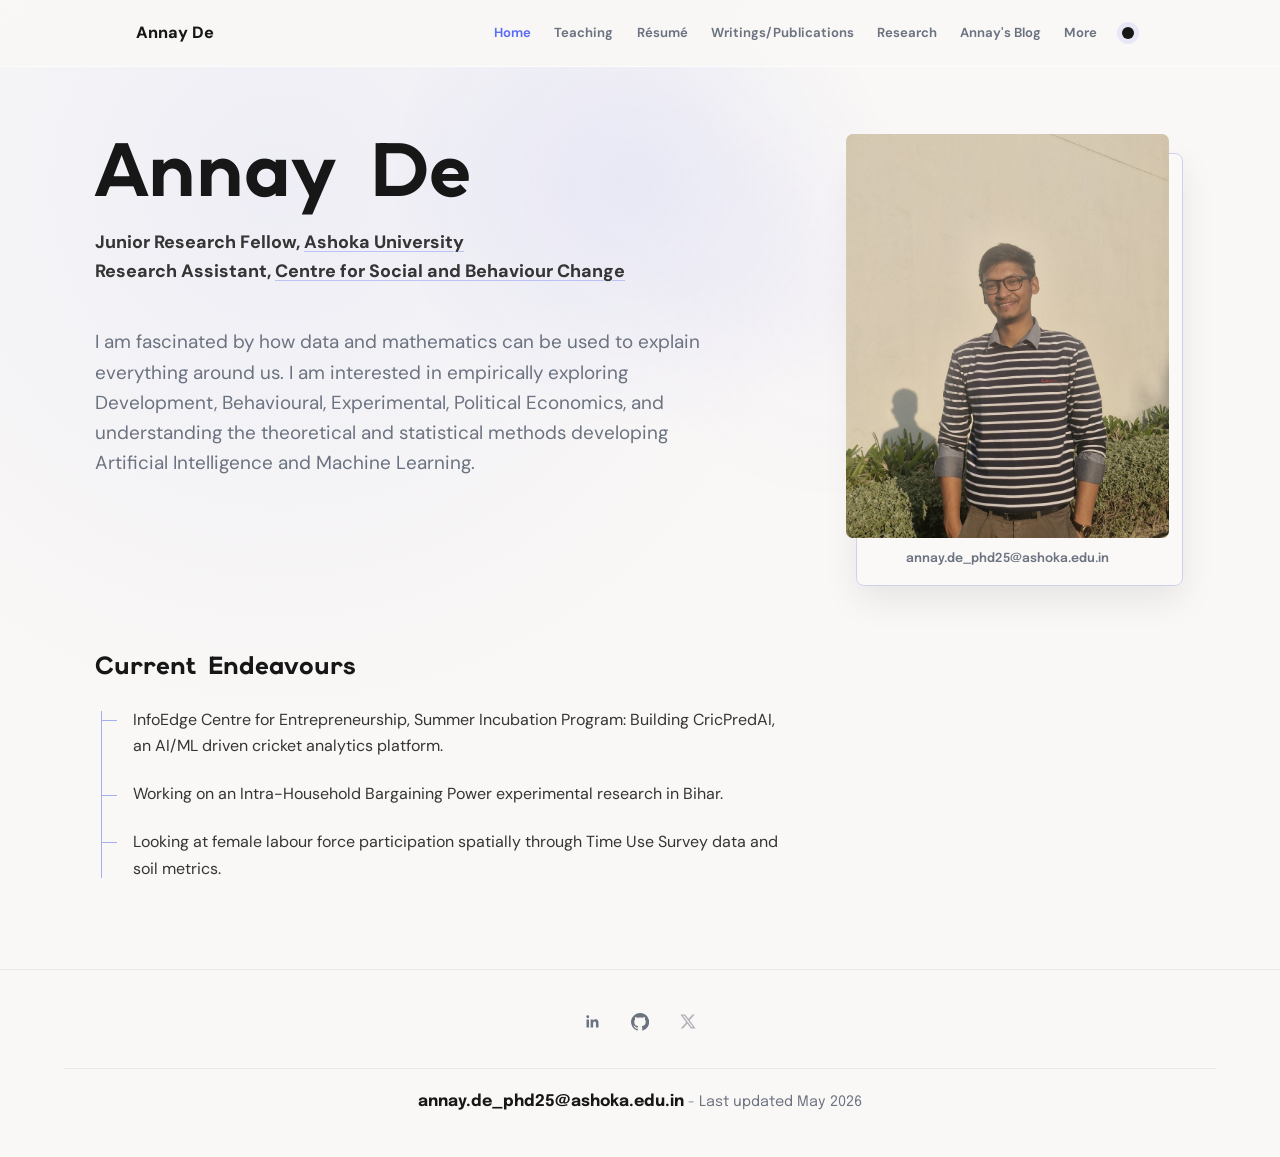
==== commit 984c4917: "Add blog, token-secured admin panel, and interaction polish - New "Annay's Blog" tab before More on " ====
--- a/index.html
+++ b/index.html
@@ -38,6 +38,7 @@
         <a class="nav-link" data-nav="cv" href="cv.html"><span>Résumé</span></a>
         <a class="nav-link" data-nav="writings" href="writings.html"><span>Writings/Publications</span></a>
         <a class="nav-link" data-nav="projects" href="projects.html"><span>Research</span></a>
+        <a class="nav-link" data-nav="blog" href="blog.html"><span>Annay's Blog</span></a>
         <a class="nav-link" data-nav="more" href="more.html"><span>More</span></a>
         <button class="theme-toggle" type="button" aria-label="Switch to dark mode" aria-pressed="false">
           <span class="theme-toggle-core" aria-hidden="true"></span>
--- a/style.css
+++ b/style.css
@@ -2564,3 +2564,774 @@
     font-size: clamp(2.55rem, 14vw, 3.25rem);
   }
 }
+
+/* ------------------------------------------------------------------ */
+/* Blog                                                                */
+/* ------------------------------------------------------------------ */
+
+.blog-status {
+  margin: 0;
+  color: var(--muted);
+  font-size: 0.98rem;
+}
+
+#blog-index .year-group + .year-group {
+  margin-top: 2.6rem;
+}
+
+#blog-index .year-group h3 {
+  margin: 0 0 0.35rem;
+  color: var(--muted);
+  font-family: var(--font-ui);
+  font-size: 0.86rem;
+  font-weight: 600;
+  letter-spacing: 0;
+}
+
+.blog-entry {
+  display: grid;
+  grid-template-columns: 6.4rem minmax(0, 1fr);
+  gap: 1.1rem;
+  padding: 1.15rem 0 1.25rem;
+  border-top: 1px solid var(--line);
+  color: inherit;
+  transition: transform 0.28s var(--ease), border-color 0.2s ease;
+}
+
+.blog-entry:last-child {
+  border-bottom: 1px solid var(--line);
+}
+
+.blog-entry:hover {
+  border-top-color: rgba(91, 110, 245, 0.38);
+  transform: translateX(4px);
+}
+
+.blog-entry time {
+  padding-top: 0.28rem;
+  color: var(--muted);
+  font-family: var(--font-ui);
+  font-size: 0.82rem;
+  font-weight: 600;
+  line-height: 1.5;
+}
+
+.blog-entry h3 {
+  margin: 0;
+  color: var(--text);
+  font-family: var(--font-display);
+  font-size: clamp(1.08rem, 1.6vw, 1.24rem);
+  font-weight: 700;
+  line-height: 1.38;
+}
+
+.blog-entry p {
+  max-width: 680px;
+  margin: 0.45rem 0 0;
+  color: var(--muted);
+  font-size: 0.96rem;
+  line-height: 1.72;
+}
+
+.blog-entry .tag-grid {
+  margin-top: 0.55rem;
+}
+
+.entry-arrow {
+  display: inline-block;
+  margin-left: 0.45rem;
+  color: var(--accent);
+  opacity: 0;
+  transform: translateX(-6px);
+  transition: opacity 0.24s ease, transform 0.3s var(--ease);
+}
+
+.blog-entry:hover .entry-arrow,
+.blog-entry:focus-visible .entry-arrow {
+  opacity: 1;
+  transform: translateX(0);
+}
+
+.blog-post {
+  max-width: 720px;
+}
+
+.blog-post .back-link {
+  margin-bottom: 2.4rem;
+}
+
+.post-header {
+  margin: 1.6rem 0 2.4rem;
+  padding-bottom: 1.8rem;
+  border-bottom: 1px solid var(--line);
+}
+
+.post-header h1 {
+  margin: 0.6rem 0 0;
+  color: var(--text);
+  font-family: var(--font-display);
+  font-size: clamp(1.9rem, 3.6vw, 2.75rem);
+  font-weight: 760;
+  line-height: 1.12;
+}
+
+.post-body {
+  color: var(--text-soft);
+  font-size: 1.04rem;
+  line-height: 1.84;
+}
+
+.post-body p {
+  margin: 0 0 1.2rem;
+}
+
+.post-body h2,
+.post-body h3,
+.post-body h4 {
+  margin: 2.2rem 0 0.8rem;
+  color: var(--text);
+  font-family: var(--font-display);
+  font-weight: 740;
+  line-height: 1.25;
+}
+
+.post-body h2 { font-size: 1.42rem; }
+.post-body h3 { font-size: 1.18rem; }
+.post-body h4 { font-size: 1.04rem; }
+
+.post-body a {
+  color: var(--text);
+  text-decoration: underline;
+  text-decoration-color: color-mix(in srgb, var(--accent) 34%, transparent);
+  text-underline-offset: 0.18em;
+  transition: color 0.2s ease, text-decoration-color 0.2s ease;
+}
+
+.post-body a:hover {
+  color: var(--accent);
+  text-decoration-color: currentColor;
+}
+
+.post-body blockquote {
+  margin: 1.6rem 0;
+  padding: 0.2rem 0 0.2rem 1.3rem;
+  border-left: 2px solid color-mix(in srgb, var(--accent) 55%, var(--line));
+  color: var(--muted);
+}
+
+.post-body blockquote p {
+  margin: 0;
+}
+
+.post-body code {
+  padding: 0.12em 0.38em;
+  border: 1px solid var(--line);
+  border-radius: 6px;
+  background: var(--surface-soft);
+  font-family: ui-monospace, "SF Mono", Menlo, Consolas, monospace;
+  font-size: 0.86em;
+}
+
+.post-body pre {
+  margin: 1.5rem 0;
+  padding: 1.1rem 1.25rem;
+  overflow-x: auto;
+  border: 1px solid var(--line);
+  border-radius: 12px;
+  background: var(--surface-soft);
+}
+
+.post-body pre code {
+  padding: 0;
+  border: 0;
+  background: transparent;
+  font-size: 0.88rem;
+  line-height: 1.65;
+}
+
+.post-body ul,
+.post-body ol {
+  margin: 0 0 1.2rem;
+  padding-left: 1.35rem;
+}
+
+.post-body li {
+  margin-bottom: 0.4rem;
+}
+
+.post-body hr {
+  width: 54px;
+  height: 2px;
+  margin: 2.4rem 0;
+  border: 0;
+  border-radius: 999px;
+  background: color-mix(in srgb, var(--accent) 55%, var(--line));
+}
+
+.post-footer {
+  margin-top: 3.2rem;
+  padding-top: 1.6rem;
+  border-top: 1px solid var(--line);
+}
+
+.read-progress {
+  position: fixed;
+  top: 0;
+  right: 0;
+  left: 0;
+  z-index: 40;
+  height: 2px;
+  pointer-events: none;
+  opacity: 0;
+  transition: opacity 0.3s ease;
+}
+
+.read-progress.active {
+  opacity: 1;
+}
+
+.read-progress span {
+  display: block;
+  height: 100%;
+  background: var(--accent);
+  transform: scaleX(0);
+  transform-origin: left;
+  box-shadow: 0 0 10px color-mix(in srgb, var(--accent) 45%, transparent);
+}
+
+@media (max-width: 640px) {
+  .blog-entry {
+    grid-template-columns: 1fr;
+    gap: 0.3rem;
+  }
+
+  .blog-entry time {
+    padding-top: 0;
+  }
+}
+
+/* ------------------------------------------------------------------ */
+/* Admin                                                               */
+/* ------------------------------------------------------------------ */
+
+.admin-nav-links,
+.nav-links.admin-nav-links {
+  position: static;
+  display: flex;
+  height: auto;
+  padding: 0.18rem;
+  border: 0;
+  background: transparent;
+  box-shadow: none;
+  opacity: 1;
+  visibility: visible;
+  transform: none;
+}
+
+body[data-page="admin"] .monogram {
+  opacity: 1 !important;
+  pointer-events: auto !important;
+  transform: none !important;
+}
+
+.admin-shell h1 {
+  margin: 0;
+  color: var(--text);
+  font-family: var(--font-display);
+  font-size: clamp(1.9rem, 3.4vw, 2.75rem);
+  font-weight: 760;
+  line-height: 1.08;
+}
+
+.admin-card {
+  max-width: 620px;
+  padding: 1.6rem;
+  border: 1px solid var(--line);
+  border-radius: 16px;
+  background: var(--surface);
+}
+
+html[data-theme="dark"] .admin-card {
+  background: color-mix(in srgb, var(--surface) 72%, transparent);
+}
+
+.editor-card,
+.section-card {
+  max-width: none;
+  margin-top: 1.6rem;
+}
+
+.field {
+  display: grid;
+  gap: 0.4rem;
+  margin-bottom: 1.05rem;
+}
+
+.field-label {
+  color: var(--muted);
+  font-family: var(--font-ui);
+  font-size: 0.78rem;
+  font-weight: 700;
+}
+
+.field input,
+.field textarea {
+  width: 100%;
+  padding: 0.62rem 0.8rem;
+  border: 1px solid var(--line-strong);
+  border-radius: 10px;
+  background: var(--bg);
+  color: var(--text);
+  font-family: var(--font-body);
+  font-size: 0.95rem;
+  line-height: 1.6;
+  transition: border-color 0.2s ease, box-shadow 0.2s ease;
+}
+
+.field textarea {
+  resize: vertical;
+}
+
+.field input:focus,
+.field textarea:focus {
+  outline: none;
+  border-color: var(--accent);
+  box-shadow: 0 0 0 3px var(--accent-soft);
+}
+
+.field .mono,
+textarea.mono {
+  font-family: ui-monospace, "SF Mono", Menlo, Consolas, monospace;
+  font-size: 0.88rem;
+}
+
+.field-row {
+  display: grid;
+  grid-template-columns: repeat(2, minmax(0, 1fr));
+  gap: 1rem;
+}
+
+.check-field {
+  display: flex;
+  gap: 0.55rem;
+  align-items: center;
+  margin: 0.2rem 0 1.1rem;
+  color: var(--muted);
+  font-size: 0.9rem;
+  cursor: pointer;
+}
+
+.check-field input {
+  accent-color: var(--accent);
+}
+
+.btn {
+  padding: 0.56rem 1.15rem;
+  border: 1px solid transparent;
+  border-radius: 999px;
+  font-family: var(--font-ui);
+  font-size: 0.82rem;
+  font-weight: 700;
+  letter-spacing: 0.01em;
+  cursor: pointer;
+  transition: transform 0.22s var(--ease), background 0.2s ease, border-color 0.2s ease, color 0.2s ease, box-shadow 0.2s ease;
+}
+
+.btn:disabled {
+  opacity: 0.55;
+  cursor: default;
+}
+
+.btn.primary {
+  background: var(--accent);
+  color: #ffffff;
+}
+
+.btn.primary:hover:not(:disabled) {
+  transform: translateY(-1px);
+  box-shadow: 0 10px 26px color-mix(in srgb, var(--accent) 32%, transparent);
+}
+
+.btn.ghost {
+  border-color: var(--line-strong);
+  background: transparent;
+  color: var(--text-soft);
+}
+
+.btn.ghost:hover:not(:disabled) {
+  border-color: var(--accent);
+  color: var(--accent);
+  transform: translateY(-1px);
+}
+
+.btn.ghost.danger:hover:not(:disabled) {
+  border-color: #c0564f;
+  color: #c0564f;
+}
+
+.admin-actions {
+  display: flex;
+  flex-wrap: wrap;
+  gap: 0.6rem;
+  align-items: center;
+  margin-top: 0.4rem;
+}
+
+.sticky-actions {
+  margin-top: 1.6rem;
+  padding-top: 1.2rem;
+  border-top: 1px solid var(--line);
+}
+
+.admin-status {
+  color: var(--muted);
+  font-size: 0.88rem;
+}
+
+.admin-help {
+  margin-top: 1.3rem;
+  color: var(--muted);
+  font-size: 0.9rem;
+}
+
+.admin-help summary {
+  cursor: pointer;
+  color: var(--text-soft);
+  font-weight: 600;
+}
+
+.admin-help ol {
+  margin: 0.7rem 0 0;
+  padding-left: 1.25rem;
+  line-height: 1.75;
+}
+
+.admin-topbar {
+  display: flex;
+  flex-wrap: wrap;
+  gap: 1rem;
+  align-items: flex-start;
+  justify-content: space-between;
+  margin-bottom: 2.2rem;
+  padding-bottom: 1.8rem;
+  border-bottom: 1px solid var(--line);
+}
+
+.admin-signed {
+  margin: 0.45rem 0 0;
+  color: var(--muted);
+  font-family: var(--font-ui);
+  font-size: 0.82rem;
+}
+
+.admin-tabs {
+  display: flex;
+  flex-wrap: wrap;
+  gap: 0.3rem;
+  margin-bottom: 2rem;
+}
+
+.admin-tab {
+  padding: 0.5rem 1rem;
+  border: 1px solid transparent;
+  border-radius: 999px;
+  background: transparent;
+  color: var(--muted);
+  font-family: var(--font-body);
+  font-size: 0.88rem;
+  font-weight: 650;
+  cursor: pointer;
+  transition: background 0.2s ease, color 0.2s ease;
+}
+
+.admin-tab:hover {
+  color: var(--text);
+}
+
+.admin-tab.active {
+  background: var(--accent-soft);
+  color: var(--accent);
+}
+
+.panel-head {
+  display: flex;
+  flex-wrap: wrap;
+  gap: 1rem;
+  align-items: center;
+  justify-content: space-between;
+  margin-bottom: 0.6rem;
+}
+
+.panel-hint {
+  margin: 0 0 1rem;
+  color: var(--muted);
+  font-size: 0.92rem;
+  line-height: 1.7;
+}
+
+.admin-list {
+  display: grid;
+}
+
+.admin-row {
+  display: grid;
+  grid-template-columns: minmax(0, 1fr) auto;
+  gap: 1rem;
+  align-items: center;
+  padding: 0.95rem 0;
+  border-top: 1px solid var(--line);
+}
+
+.admin-row:last-child {
+  border-bottom: 1px solid var(--line);
+}
+
+.admin-row h3 {
+  margin: 0.2rem 0 0;
+  color: var(--text);
+  font-family: var(--font-display);
+  font-size: 1.05rem;
+  font-weight: 700;
+  line-height: 1.35;
+}
+
+.admin-row-actions {
+  display: flex;
+  gap: 0.4rem;
+  flex-shrink: 0;
+}
+
+.endeavour-row textarea {
+  width: 100%;
+  padding: 0.6rem 0.75rem;
+  border: 1px solid var(--line-strong);
+  border-radius: 10px;
+  background: var(--bg);
+  color: var(--text);
+  font-family: var(--font-body);
+  font-size: 0.94rem;
+  line-height: 1.6;
+  resize: vertical;
+}
+
+.endeavour-row textarea:focus {
+  outline: none;
+  border-color: var(--accent);
+  box-shadow: 0 0 0 3px var(--accent-soft);
+}
+
+.admin-subcard {
+  margin: 1.1rem 0;
+  padding: 1.15rem;
+  border: 1px solid var(--line);
+  border-radius: 12px;
+  background: color-mix(in srgb, var(--surface-soft) 55%, transparent);
+}
+
+.subcard-head {
+  display: flex;
+  align-items: center;
+  justify-content: space-between;
+  margin-bottom: 0.9rem;
+}
+
+.editor-title {
+  margin: 0 0 1.2rem;
+  color: var(--text);
+  font-family: var(--font-display);
+  font-size: 1.2rem;
+  font-weight: 740;
+}
+
+.admin-preview {
+  margin: 1.1rem 0;
+  padding: 1.3rem 1.4rem;
+  border: 1px dashed var(--line-strong);
+  border-radius: 12px;
+}
+
+.admin-statusbar {
+  position: fixed;
+  bottom: 1.2rem;
+  left: 50%;
+  z-index: 50;
+  max-width: min(92vw, 560px);
+  padding: 0.62rem 1.2rem;
+  border: 1px solid var(--line);
+  border-radius: 999px;
+  background: var(--surface);
+  color: var(--text-soft);
+  font-family: var(--font-ui);
+  font-size: 0.82rem;
+  font-weight: 600;
+  text-align: center;
+  box-shadow: var(--shadow-soft);
+  transform: translateX(-50%);
+}
+
+.admin-statusbar[data-kind="error"] {
+  border-color: color-mix(in srgb, #c0564f 45%, var(--line));
+  color: #c0564f;
+}
+
+.admin-statusbar[data-kind="ok"] {
+  border-color: color-mix(in srgb, var(--accent) 40%, var(--line));
+  color: var(--accent);
+}
+
+@media (max-width: 640px) {
+  .field-row {
+    grid-template-columns: 1fr;
+    gap: 0;
+  }
+
+  .admin-row {
+    grid-template-columns: 1fr;
+    gap: 0.6rem;
+  }
+}
+
+/* ------------------------------------------------------------------ */
+/* Interaction layer: transitions, staggering, small delights          */
+/* ------------------------------------------------------------------ */
+
+@view-transition {
+  navigation: auto;
+}
+
+::view-transition-old(root),
+::view-transition-new(root) {
+  animation-duration: 0.26s;
+  animation-timing-function: var(--ease);
+}
+
+html.theme-vt::view-transition-old(root) {
+  animation: none;
+}
+
+html.theme-vt::view-transition-new(root) {
+  animation: theme-reveal 0.55s var(--ease) forwards;
+}
+
+@keyframes theme-reveal {
+  from {
+    clip-path: circle(0 at var(--vt-x, 50%) var(--vt-y, 0%));
+  }
+  to {
+    clip-path: circle(var(--vt-r, 150vmax) at var(--vt-x, 50%) var(--vt-y, 0%));
+  }
+}
+
+::selection {
+  background: color-mix(in srgb, var(--accent) 26%, transparent);
+}
+
+.content-section .section-title {
+  position: relative;
+  padding-bottom: 0.65rem;
+}
+
+.content-section .section-title::after {
+  position: absolute;
+  bottom: 0;
+  left: 0;
+  width: 40px;
+  height: 2px;
+  border-radius: 999px;
+  background: var(--accent);
+  opacity: 0.55;
+  transform: scaleX(0);
+  transform-origin: left;
+  transition: transform 0.72s var(--ease) 0.18s;
+  content: "";
+}
+
+.content-section.reveal.visible .section-title::after {
+  transform: scaleX(1);
+}
+
+.stagger-item {
+  opacity: 0;
+  transform: translateY(12px);
+  transition: opacity 0.6s var(--ease), transform 0.6s var(--ease);
+}
+
+.reveal.visible .stagger-item {
+  opacity: 1;
+  transform: translateY(0);
+}
+
+.action-link .ext {
+  display: inline-block;
+  margin-left: 0.28rem;
+  font-size: 0.78em;
+  opacity: 0.7;
+  transition: transform 0.26s var(--ease), opacity 0.2s ease;
+}
+
+.action-link:hover .ext {
+  opacity: 1;
+  transform: translate(2px, -2px);
+}
+
+.copyable {
+  position: relative;
+  cursor: pointer;
+  transition: color 0.2s ease;
+}
+
+.copyable:hover {
+  color: var(--accent);
+}
+
+.copyable::after {
+  position: absolute;
+  bottom: calc(100% + 0.55rem);
+  left: 50%;
+  padding: 0.28rem 0.7rem;
+  border: 1px solid var(--line);
+  border-radius: 999px;
+  background: var(--surface);
+  color: var(--muted);
+  font-family: var(--font-ui);
+  font-size: 0.66rem;
+  font-weight: 700;
+  letter-spacing: 0.04em;
+  white-space: nowrap;
+  box-shadow: var(--shadow-soft);
+  opacity: 0;
+  transform: translate(-50%, 4px);
+  transition: opacity 0.2s ease, transform 0.26s var(--ease);
+  pointer-events: none;
+  content: "Click to copy";
+}
+
+.copyable:hover::after,
+.copyable:focus-visible::after {
+  opacity: 1;
+  transform: translate(-50%, 0);
+}
+
+.copyable.copied::after {
+  color: var(--accent);
+  border-color: color-mix(in srgb, var(--accent) 40%, var(--line));
+  opacity: 1;
+  transform: translate(-50%, 0);
+  content: "Copied";
+}
+
+@media (prefers-reduced-motion: reduce) {
+  .stagger-item,
+  .reveal.visible .stagger-item {
+    opacity: 1;
+    transform: none;
+  }
+
+  .content-section .section-title::after {
+    transform: scaleX(1);
+  }
+}
+
+[hidden] {
+  display: none !important;
+}
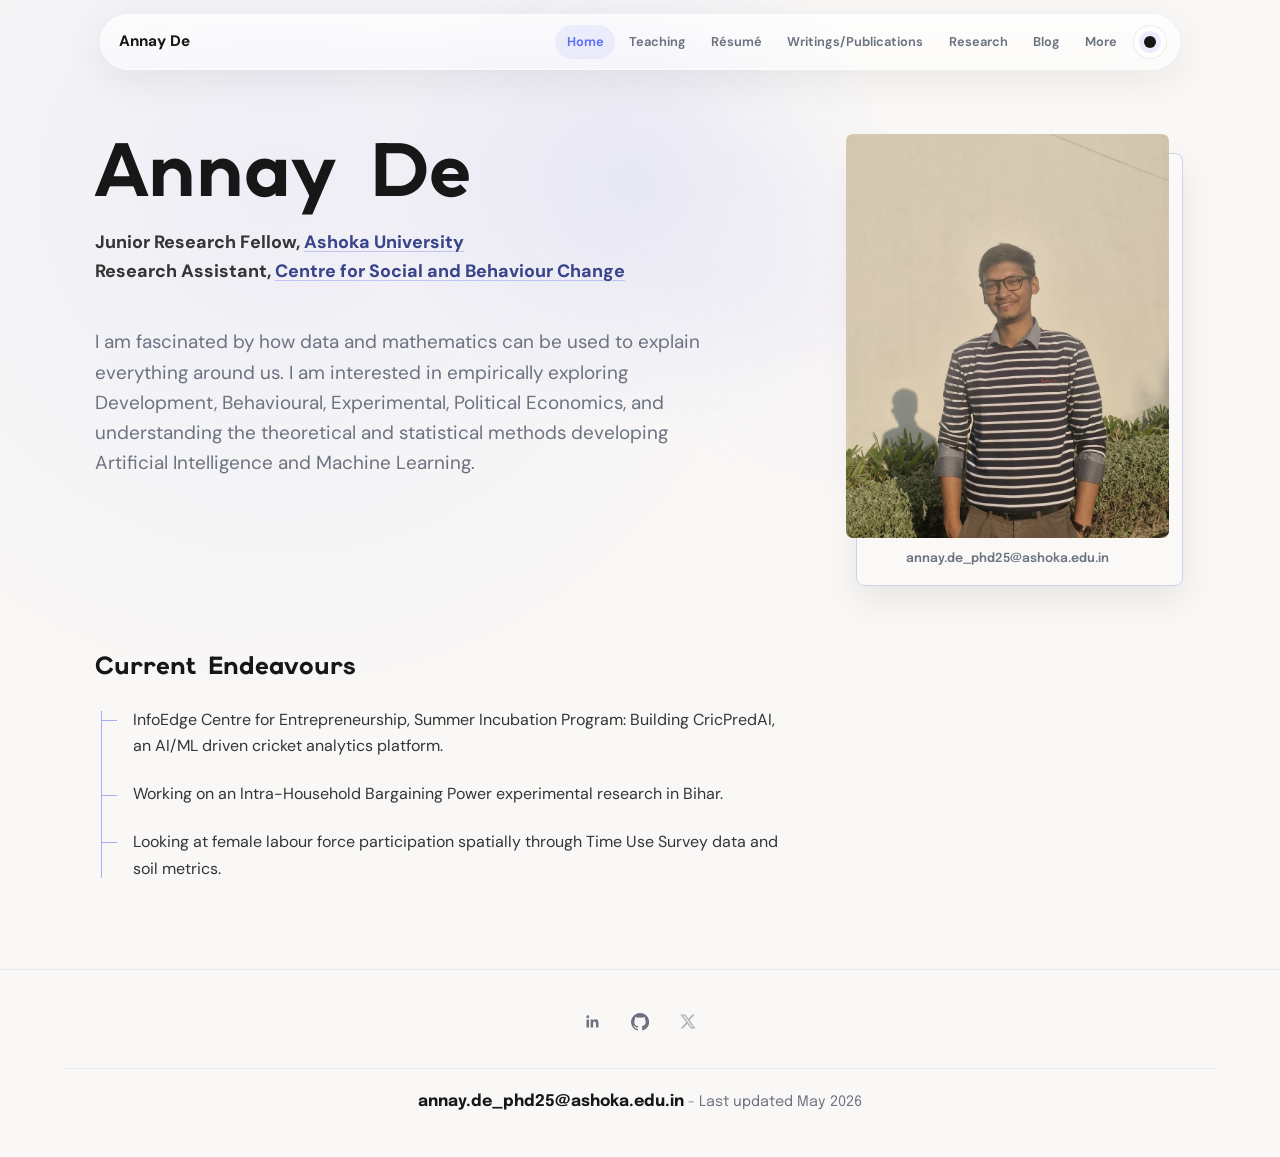
==== commit 5258cd3f: "Full-site admin, compact inner-page type, blog covers, capsule navbar - Admin now edits every corner" ====
--- a/index.html
+++ b/index.html
@@ -38,7 +38,7 @@
         <a class="nav-link" data-nav="cv" href="cv.html"><span>Résumé</span></a>
         <a class="nav-link" data-nav="writings" href="writings.html"><span>Writings/Publications</span></a>
         <a class="nav-link" data-nav="projects" href="projects.html"><span>Research</span></a>
-        <a class="nav-link" data-nav="blog" href="blog.html"><span>Annay's Blog</span></a>
+        <a class="nav-link" data-nav="blog" href="blog.html"><span>Blog</span></a>
         <a class="nav-link" data-nav="more" href="more.html"><span>More</span></a>
         <button class="theme-toggle" type="button" aria-label="Switch to dark mode" aria-pressed="false">
           <span class="theme-toggle-core" aria-hidden="true"></span>
--- a/style.css
+++ b/style.css
@@ -3335,3 +3335,355 @@
 [hidden] {
   display: none !important;
 }
+
+/* ------------------------------------------------------------------ */
+/* Navbar: floating glass capsule                                      */
+/* ------------------------------------------------------------------ */
+
+.site-nav {
+  top: 14px;
+  left: 50%;
+  width: min(calc(100% - 1.6rem), 1080px);
+  height: auto;
+  min-height: 0;
+  border: 1px solid var(--nav-border);
+  border-radius: 999px;
+  background: var(--nav-glass);
+  box-shadow: 0 10px 38px rgba(23, 23, 23, 0.07), inset 0 1px 0 var(--glass-highlight);
+  transform: translateX(-50%);
+  backdrop-filter: blur(26px) saturate(1.5);
+  -webkit-backdrop-filter: blur(26px) saturate(1.5);
+  overflow: visible;
+}
+
+html[data-theme="dark"] .site-nav {
+  box-shadow: 0 14px 44px rgba(0, 0, 0, 0.32), inset 0 1px 0 var(--glass-highlight);
+}
+
+.site-nav.scrolled {
+  background: var(--nav-glass-scrolled);
+  box-shadow: 0 16px 50px rgba(23, 23, 23, 0.1), inset 0 1px 0 var(--glass-highlight);
+}
+
+html[data-theme="dark"] .site-nav.scrolled {
+  box-shadow: 0 18px 54px rgba(0, 0, 0, 0.42), inset 0 1px 0 var(--glass-highlight);
+}
+
+.nav-inner {
+  width: 100%;
+  height: 54px;
+  padding: 0 0.5rem 0 1.15rem;
+}
+
+.nav-name {
+  font-size: 0.95rem;
+}
+
+.nav-links {
+  gap: 0.14rem;
+  padding: 0.2rem;
+}
+
+.nav-link {
+  min-height: 34px;
+  padding: 0 0.72rem;
+  border-radius: 999px;
+  color: var(--muted);
+  font-size: 0.8rem;
+  font-weight: 650;
+  letter-spacing: 0;
+  transition: background 0.22s ease, color 0.22s ease;
+}
+
+.nav-link:hover {
+  color: var(--text);
+  background: var(--glass-hover);
+  transform: none;
+}
+
+.nav-link.active {
+  color: var(--accent);
+  background: var(--accent-soft);
+  box-shadow: none;
+}
+
+.nav-link span::after {
+  display: none;
+}
+
+.theme-toggle {
+  width: 34px;
+  height: 34px;
+  border: 1px solid var(--glass-border);
+  background: var(--glass-surface);
+  box-shadow: inset 0 1px 0 var(--glass-highlight);
+}
+
+.menu-toggle {
+  width: 38px;
+  height: 38px;
+  border: 1px solid var(--glass-border);
+  background: transparent;
+}
+
+@media (max-width: 1100px) {
+  .site-nav {
+    width: min(calc(100% - 1rem), 1080px);
+  }
+
+  .nav-inner {
+    padding: 0 0.4rem 0 1rem;
+  }
+
+  .nav-links {
+    top: calc(14px + 54px + 0.6rem);
+    right: 0.5rem;
+    left: 0.5rem;
+    padding: 0.5rem;
+    border: 1px solid var(--line);
+    border-radius: 26px;
+    background: var(--surface);
+    box-shadow: var(--nav-shadow);
+    backdrop-filter: none;
+    -webkit-backdrop-filter: none;
+  }
+
+  .nav-link {
+    min-height: 44px;
+  }
+
+  .theme-toggle {
+    width: 44px;
+    height: 44px;
+  }
+}
+
+/* ------------------------------------------------------------------ */
+/* Compact type scale on inner pages (homepage untouched)              */
+/* ------------------------------------------------------------------ */
+
+.page-shell .page-heading {
+  margin-bottom: 2.4rem;
+  padding-bottom: 1.7rem;
+}
+
+.page-shell .page-heading h1 {
+  font-size: clamp(1.55rem, 2.6vw, 2.1rem);
+}
+
+.page-shell .page-intro {
+  margin-top: 0.95rem;
+  font-size: clamp(0.9rem, 1vw, 0.96rem);
+}
+
+.page-shell .content-section {
+  margin-top: 2.5rem;
+}
+
+.page-shell .section-title {
+  font-size: clamp(0.95rem, 1.3vw, 1.14rem);
+  margin-bottom: 0.9rem;
+}
+
+.page-shell .work-item h3,
+.page-shell .publication-item h3,
+.page-shell .project-card h3,
+.page-shell .clean-item h3 {
+  font-size: clamp(0.96rem, 1.3vw, 1.08rem);
+  line-height: 1.4;
+}
+
+.page-shell .work-item p,
+.page-shell .publication-item p,
+.page-shell .project-card p,
+.page-shell .clean-item p {
+  margin-top: 0.5rem;
+  font-size: 0.9rem;
+  line-height: 1.72;
+}
+
+.page-shell .publication-meta,
+.page-shell .project-kicker,
+.page-shell .list-meta,
+.page-shell .meta-line {
+  font-size: 0.78rem;
+}
+
+.page-shell .publication-item,
+.page-shell .project-card,
+.page-shell .clean-item,
+.page-shell .work-item {
+  padding: 0.95rem 0 1.05rem;
+}
+
+.page-shell .action-link,
+.page-shell .text-link {
+  font-size: 0.86rem;
+}
+
+.page-shell .blog-entry {
+  padding: 0.95rem 0 1.05rem;
+}
+
+.page-shell .blog-entry time {
+  font-size: 0.78rem;
+}
+
+.page-shell .blog-entry h3 {
+  font-size: clamp(0.98rem, 1.3vw, 1.1rem);
+}
+
+.page-shell .blog-entry p {
+  font-size: 0.88rem;
+}
+
+.page-shell #blog-index .year-group h3 {
+  font-size: 0.8rem;
+}
+
+.page-shell .post-header h1 {
+  font-size: clamp(1.55rem, 2.9vw, 2.15rem);
+}
+
+.page-shell .post-body {
+  font-size: 0.97rem;
+  line-height: 1.78;
+}
+
+.page-shell .post-body h2 {
+  font-size: 1.26rem;
+}
+
+.page-shell .post-body h3 {
+  font-size: 1.08rem;
+}
+
+.page-shell .post-body h4 {
+  font-size: 0.98rem;
+}
+
+/* ------------------------------------------------------------------ */
+/* Homepage affiliation links: a step toward the accent               */
+/* ------------------------------------------------------------------ */
+
+.scholar-copy .name-line a {
+  color: color-mix(in srgb, var(--accent) 52%, var(--text));
+}
+
+.scholar-copy .name-line a:hover {
+  color: var(--accent);
+}
+
+/* ------------------------------------------------------------------ */
+/* Blog cover photos                                                   */
+/* ------------------------------------------------------------------ */
+
+.post-cover {
+  position: relative;
+  margin: 0.6rem 0 -3.6rem;
+  pointer-events: none;
+}
+
+.post-cover img {
+  width: 100%;
+  height: clamp(170px, 30vw, 280px);
+  border-radius: 18px;
+  object-fit: cover;
+  opacity: 0.52;
+  filter: saturate(0.85);
+  -webkit-mask-image: linear-gradient(180deg, rgba(0, 0, 0, 0.95) 0%, rgba(0, 0, 0, 0.55) 58%, transparent 99%);
+  mask-image: linear-gradient(180deg, rgba(0, 0, 0, 0.95) 0%, rgba(0, 0, 0, 0.55) 58%, transparent 99%);
+}
+
+html[data-theme="dark"] .post-cover img {
+  opacity: 0.4;
+}
+
+.blog-post.has-cover .post-header {
+  position: relative;
+  z-index: 1;
+}
+
+.blog-entry.has-cover {
+  grid-template-columns: 6.4rem minmax(0, 1fr) auto;
+}
+
+.entry-thumb {
+  align-self: center;
+  width: 112px;
+  aspect-ratio: 3 / 2;
+  overflow: hidden;
+  border-radius: 10px;
+  border: 1px solid var(--line);
+}
+
+.entry-thumb img {
+  width: 100%;
+  height: 100%;
+  object-fit: cover;
+  opacity: 0.82;
+  filter: saturate(0.9);
+  transition: opacity 0.28s ease, transform 0.5s var(--ease);
+}
+
+.blog-entry:hover .entry-thumb img {
+  opacity: 1;
+  transform: scale(1.04);
+}
+
+@media (max-width: 640px) {
+  .blog-entry.has-cover {
+    grid-template-columns: 1fr;
+  }
+
+  .entry-thumb {
+    width: 100%;
+    aspect-ratio: 21 / 9;
+    margin-top: 0.55rem;
+  }
+
+  .post-cover {
+    margin-bottom: -2.4rem;
+  }
+}
+
+/* ------------------------------------------------------------------ */
+/* Admin additions                                                     */
+/* ------------------------------------------------------------------ */
+
+.admin-tabs.sub-tabs {
+  display: inline-flex;
+  margin: 0 0 1.5rem;
+  padding: 0.24rem;
+  border: 1px solid var(--line);
+  border-radius: 999px;
+}
+
+.admin-tabs.sub-tabs .admin-tab {
+  padding: 0.42rem 0.9rem;
+  font-size: 0.84rem;
+}
+
+.slim-card {
+  padding: 1.1rem 1.35rem;
+}
+
+.image-picker-row {
+  display: flex;
+  gap: 0.5rem;
+}
+
+.image-picker-row input {
+  flex: 1;
+}
+
+.image-preview {
+  max-width: 210px;
+  margin-top: 0.65rem;
+  border: 1px solid var(--line);
+  border-radius: 10px;
+}
+
+.roles-editor {
+  display: grid;
+}
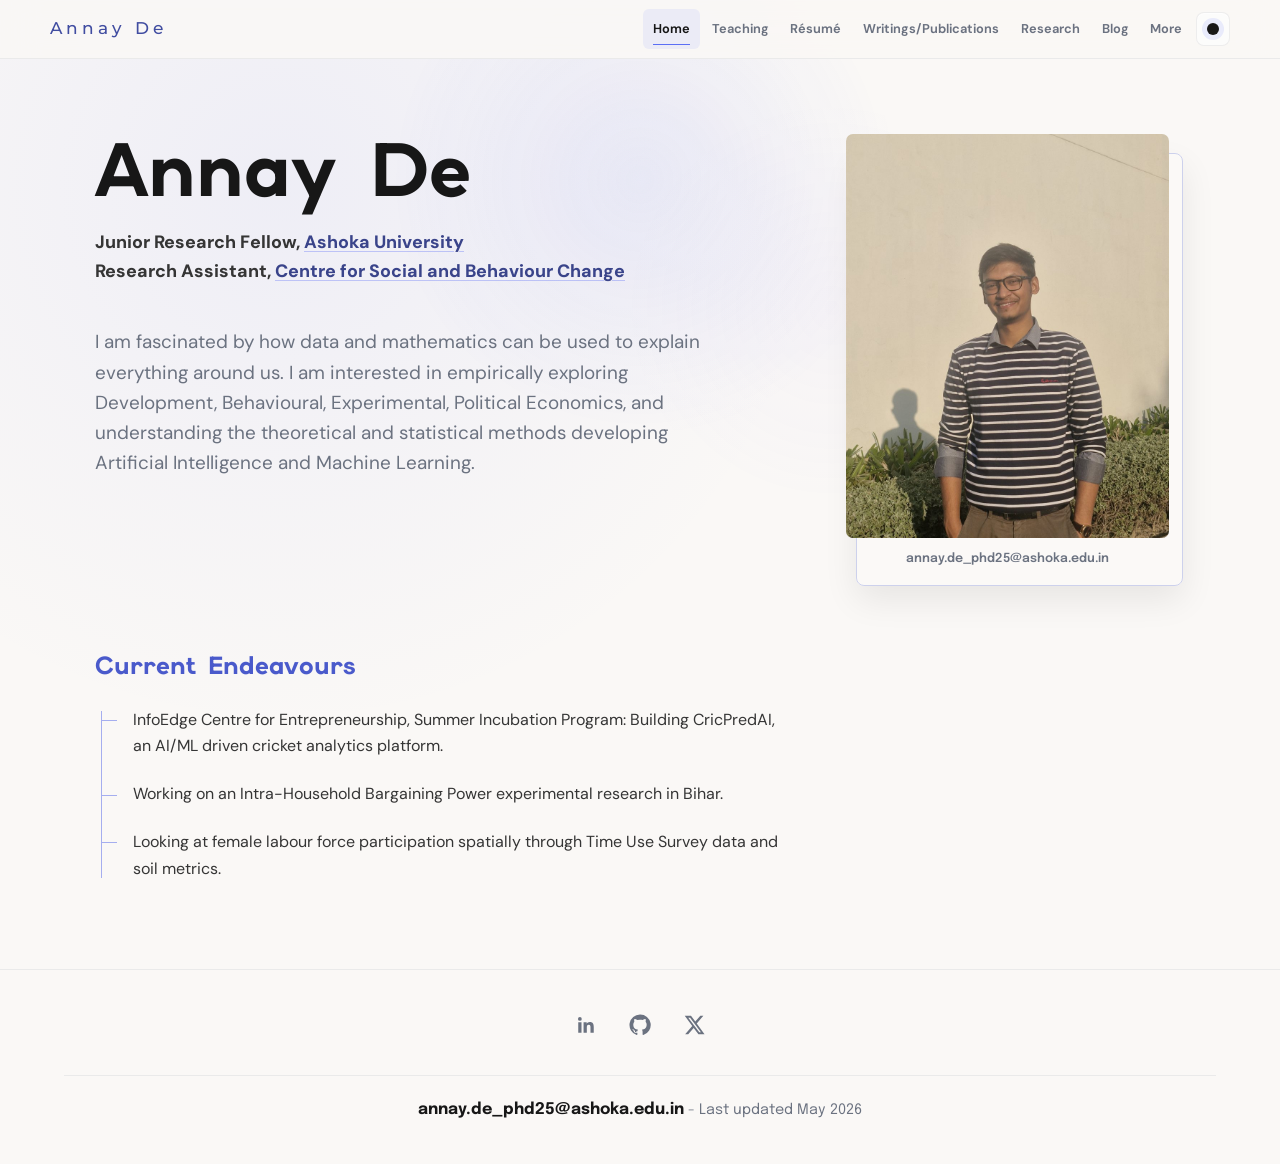
==== commit 694d29f7: "Montserrat brand, larger footer icons, original home name colour, Gmail email link - Nav brand set i" ====
--- a/index.html
+++ b/index.html
@@ -58,7 +58,7 @@
       <aside class="scholar-portrait" aria-label="Portrait">
         <figure class="portrait-card">
           <img src="assets/annay-de-portrait.jpg" alt="Portrait of Annay De">
-          <figcaption><a href="mailto:annay.de_phd25@ashoka.edu.in">annay.de_phd25@ashoka.edu.in</a></figcaption>
+          <figcaption><a href="https://mail.google.com/mail/?view=cm&amp;fs=1&amp;to=annay.de_phd25@ashoka.edu.in" target="_blank" rel="noreferrer">annay.de_phd25@ashoka.edu.in</a></figcaption>
         </figure>
       </aside>
     </section>
--- a/style.css
+++ b/style.css
@@ -3687,3 +3687,290 @@
 .roles-editor {
   display: grid;
 }
+
+/* ------------------------------------------------------------------ */
+/* Navbar v3: static top bar, sharp edges, underline + magnify hover   */
+/* ------------------------------------------------------------------ */
+
+.site-nav {
+  top: 0;
+  left: 0;
+  width: 100%;
+  min-height: 0;
+  border: 0;
+  border-bottom: 1px solid var(--line);
+  border-radius: 0;
+  background: color-mix(in srgb, var(--bg) 90%, transparent);
+  box-shadow: none;
+  transform: none;
+  backdrop-filter: blur(18px) saturate(1.3);
+  -webkit-backdrop-filter: blur(18px) saturate(1.3);
+  overflow: visible;
+}
+
+.site-nav.scrolled {
+  background: color-mix(in srgb, var(--bg) 96%, transparent);
+  box-shadow: 0 8px 28px rgba(23, 23, 23, 0.05);
+}
+
+html[data-theme="dark"] .site-nav {
+  box-shadow: none;
+}
+
+html[data-theme="dark"] .site-nav.scrolled {
+  box-shadow: 0 10px 32px rgba(0, 0, 0, 0.3);
+}
+
+.nav-inner {
+  width: min(100% - 3rem, 1180px);
+  height: 58px;
+  padding: 0;
+}
+
+.monogram .nav-name {
+  font-family: var(--font-ui);
+  font-size: 0.76rem;
+  font-weight: 800;
+  letter-spacing: 0.18em;
+  text-transform: uppercase;
+  color: color-mix(in srgb, var(--accent) 62%, var(--text));
+  transition: color 0.2s ease;
+}
+
+.monogram:hover .nav-name,
+.monogram:focus-visible .nav-name {
+  color: var(--accent);
+}
+
+.nav-links {
+  gap: 0.12rem;
+  padding: 0;
+  border: 0;
+  background: transparent;
+  box-shadow: none;
+}
+
+.nav-link {
+  min-height: 40px;
+  padding: 0 0.62rem;
+  border-radius: 0;
+  background: transparent;
+  color: var(--muted);
+  font-size: 0.8rem;
+  font-weight: 650;
+}
+
+.nav-link:hover,
+.nav-link:focus-visible {
+  background: transparent;
+  color: var(--text);
+  transform: none;
+}
+
+.nav-link span {
+  display: inline-block;
+  transform-origin: 50% 100%;
+  transition: transform 0.3s var(--ease);
+}
+
+.nav-link:hover span,
+.nav-link:focus-visible span {
+  transform: scale(1.08);
+}
+
+.nav-link span::after {
+  display: block;
+  right: 0;
+  bottom: -5px;
+  left: 0;
+  height: 1.5px;
+  border-radius: 0;
+  background: var(--accent);
+  box-shadow: none;
+  opacity: 0;
+  transform: scaleX(0);
+  transform-origin: 50% 50%;
+  transition: transform 0.34s var(--ease), opacity 0.2s ease;
+}
+
+.nav-link:hover span::after,
+.nav-link:focus-visible span::after,
+.nav-link.active span::after {
+  opacity: 1;
+  transform: scaleX(1);
+}
+
+.nav-link.active {
+  color: var(--text);
+  background: var(--accent-soft);
+  border-radius: 6px;
+  box-shadow: none;
+}
+
+.theme-toggle {
+  border-radius: 8px;
+  overflow: visible;
+}
+
+.theme-toggle::after {
+  display: none;
+}
+
+.theme-toggle::before {
+  position: absolute;
+  top: calc(100% + 0.55rem);
+  right: 0;
+  z-index: 6;
+  padding: 0.28rem 0.66rem;
+  border: 1px solid var(--line);
+  border-radius: 8px;
+  background: var(--surface);
+  color: var(--muted);
+  font-family: var(--font-ui);
+  font-size: 0.64rem;
+  font-weight: 700;
+  letter-spacing: 0.04em;
+  white-space: nowrap;
+  box-shadow: var(--shadow-soft);
+  opacity: 0;
+  transform: translateY(3px);
+  pointer-events: none;
+  transition: opacity 0.2s ease, transform 0.26s var(--ease);
+  content: "Change theme";
+}
+
+.theme-toggle:hover::before,
+.theme-toggle:focus-visible::before {
+  opacity: 1;
+  transform: translateY(0);
+}
+
+.menu-toggle {
+  border-radius: 8px;
+}
+
+@media (max-width: 1100px) {
+  .nav-inner {
+    width: min(100% - 1.5rem, 1180px);
+  }
+
+  .nav-links {
+    top: calc(58px + 0.6rem);
+    right: 0.6rem;
+    left: 0.6rem;
+    padding: 0.5rem;
+    border: 1px solid var(--line);
+    border-radius: 12px;
+    background: var(--surface);
+  }
+
+  .nav-link,
+  .nav-link.active {
+    min-height: 46px;
+    border-radius: 8px;
+  }
+
+  .theme-toggle {
+    width: 46px;
+    height: 46px;
+  }
+
+  .theme-toggle::before {
+    display: none;
+  }
+}
+
+/* ------------------------------------------------------------------ */
+/* Heading colour: distinct from body text, admin-overridable          */
+/* ------------------------------------------------------------------ */
+
+:root {
+  --heading: color-mix(in srgb, var(--accent) 76%, #141a45);
+}
+
+html[data-theme="dark"] {
+  --heading: color-mix(in srgb, var(--accent) 74%, #f6f4ee);
+}
+
+.page-heading h1,
+.section-title,
+.scholar-copy h1,
+.current-work h2,
+.scholar-news h2,
+.post-header h1,
+.post-body h2,
+.post-body h3,
+.post-body h4,
+.admin-shell h1,
+.editor-title,
+#blog-index .year-group h3 {
+  color: var(--heading);
+}
+
+html[data-theme="dark"] .scholar-copy h1 {
+  color: var(--heading);
+}
+
+.color-field-row {
+  display: flex;
+  gap: 0.6rem;
+  align-items: center;
+}
+
+.color-field-row input[type="color"] {
+  width: 46px;
+  height: 34px;
+  padding: 2px;
+  border: 1px solid var(--line-strong);
+  border-radius: 8px;
+  background: var(--bg);
+  cursor: pointer;
+}
+
+.color-status {
+  min-width: 4.6rem;
+  color: var(--muted);
+  font-family: ui-monospace, "SF Mono", Menlo, Consolas, monospace;
+  font-size: 0.8rem;
+}
+
+/* ------------------------------------------------------------------ */
+/* Brand refinements, footer icons, home name colour                   */
+/* ------------------------------------------------------------------ */
+
+@font-face {
+  font-family: "Montserrat";
+  src: url("assets/fonts/Montserrat-VariableFont_wght.ttf") format("truetype");
+  font-style: normal;
+  font-weight: 100 900;
+  font-display: swap;
+}
+
+.monogram .nav-name {
+  font-family: "Montserrat", var(--font-ui), sans-serif;
+  font-size: 1.04rem;
+  font-weight: 500;
+  letter-spacing: 0.24em;
+  text-transform: none;
+}
+
+.footer-links a,
+.footer-links span {
+  width: 2rem;
+  height: 2rem;
+}
+
+.footer-links a::before,
+.footer-links span::before {
+  width: 1.4rem;
+  height: 1.4rem;
+}
+
+.scholar-copy h1,
+html:not([data-theme="dark"]) .scholar-copy h1 {
+  color: var(--text);
+}
+
+html[data-theme="dark"] .scholar-copy h1 {
+  color: #f1dfbf;
+}
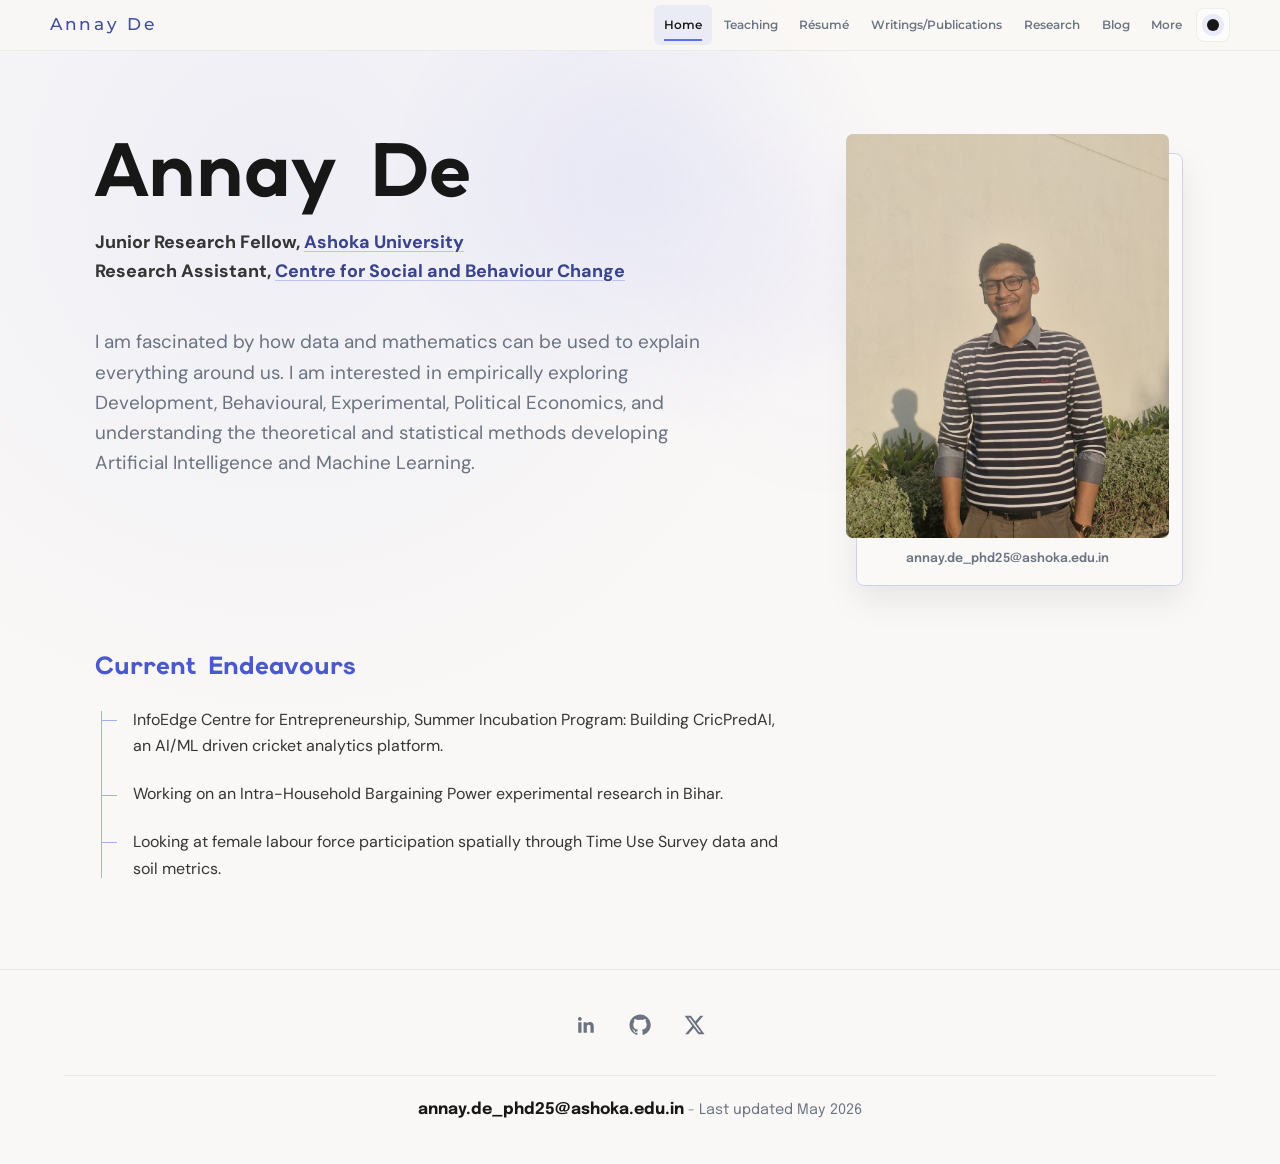
==== commit c60f4b61: "Simplify homepage tab title to "Annay De" Co-Authored-By: Claude Fable 5 <noreply@anthropic.com> Cla" ====
--- a/index.html
+++ b/index.html
@@ -3,7 +3,7 @@
 <head>
   <meta charset="utf-8">
   <meta name="viewport" content="width=device-width, initial-scale=1">
-  <title>Annay De | Economist, Ashoka University</title>
+  <title>Annay De</title>
   <meta name="description" content="Personal academic website of Annay De, PhD scholar in Economics at Ashoka University working on labour economics, political economy, and development.">
   <meta property="og:title" content="Annay De | Economist">
   <meta property="og:description" content="PhD scholar in Economics at Ashoka University. Labour economics, political economy, development, field experiments, and social economics.">
--- a/style.css
+++ b/style.css
@@ -3723,7 +3723,7 @@
 
 .nav-inner {
   width: min(100% - 3rem, 1180px);
-  height: 58px;
+  height: 50px;
   padding: 0;
 }
 
@@ -3855,7 +3855,7 @@
   }
 
   .nav-links {
-    top: calc(58px + 0.6rem);
+    top: calc(50px + 0.6rem);
     right: 0.6rem;
     left: 0.6rem;
     padding: 0.5rem;
@@ -3950,7 +3950,7 @@
   font-family: "Montserrat", var(--font-ui), sans-serif;
   font-size: 1.04rem;
   font-weight: 500;
-  letter-spacing: 0.24em;
+  letter-spacing: 0.16em;
   text-transform: none;
 }
 
@@ -3974,3 +3974,9 @@
 html[data-theme="dark"] .scholar-copy h1 {
   color: #f1dfbf;
 }
+
+.nav-link {
+  font-family: "Montserrat", var(--font-body), sans-serif;
+  font-size: 0.78rem;
+  font-weight: 570;
+}
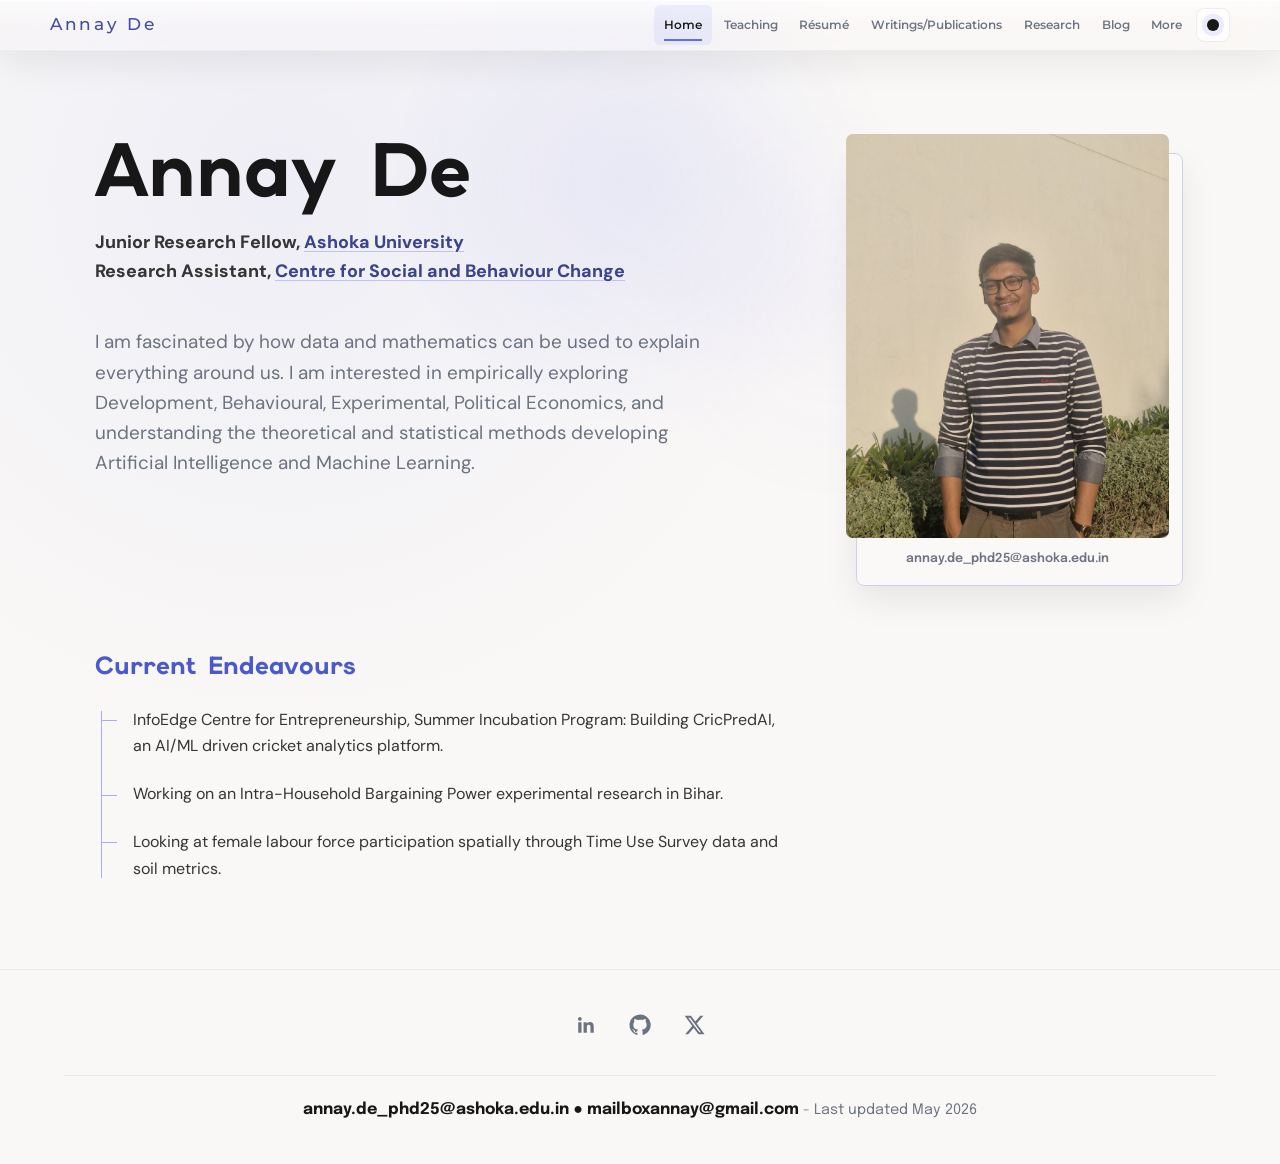
==== commit 8b294705: "Remove last "Economist" from og:title, make navbar more glassy - og:title changed from "Annay De | E" ====
--- a/index.html
+++ b/index.html
@@ -5,7 +5,7 @@
   <meta name="viewport" content="width=device-width, initial-scale=1">
   <title>Annay De</title>
   <meta name="description" content="Personal academic website of Annay De, PhD scholar in Economics at Ashoka University working on labour economics, political economy, and development.">
-  <meta property="og:title" content="Annay De | Economist">
+  <meta property="og:title" content="Annay De">
   <meta property="og:description" content="PhD scholar in Economics at Ashoka University. Labour economics, political economy, development, field experiments, and social economics.">
   <meta property="og:type" content="website">
   <meta property="og:image" content="assets/annay-de-portrait.jpg">
--- a/style.css
+++ b/style.css
@@ -3980,3 +3980,69 @@
   font-size: 0.78rem;
   font-weight: 570;
 }
+
+.admin-global-tip {
+  margin: 0 0 1.6rem;
+  padding: 0.85rem 1.05rem;
+  border: 1px solid var(--glass-border);
+  border-radius: 12px;
+  background: var(--accent-soft);
+  color: var(--text-soft);
+  font-size: 0.9rem;
+  line-height: 1.6;
+}
+
+.admin-global-tip code {
+  padding: 0.08em 0.4em;
+  border-radius: 5px;
+  background: color-mix(in srgb, var(--surface) 70%, transparent);
+  font-family: ui-monospace, "SF Mono", Menlo, Consolas, monospace;
+  font-size: 0.84em;
+}
+
+/* ------------------------------------------------------------------ */
+/* Frosted-glass top bar (static, sharp edges, iOS/macOS style)        */
+/* ------------------------------------------------------------------ */
+
+.site-nav {
+  border-bottom: 1px solid var(--glass-border);
+  background: color-mix(in srgb, var(--bg) 38%, transparent);
+  box-shadow:
+    inset 0 1px 0 var(--glass-highlight),
+    inset 0 -1px 0 rgba(255, 255, 255, 0.12),
+    0 10px 36px rgba(23, 23, 23, 0.08);
+  backdrop-filter: blur(42px) saturate(2.2);
+  -webkit-backdrop-filter: blur(42px) saturate(2.2);
+}
+
+.site-nav::after {
+  position: absolute;
+  inset: 0;
+  z-index: -1;
+  pointer-events: none;
+  background: linear-gradient(180deg, var(--glass-highlight), transparent 55%);
+  opacity: 0.7;
+  content: "";
+}
+
+.site-nav.scrolled {
+  background: color-mix(in srgb, var(--bg) 56%, transparent);
+  box-shadow:
+    inset 0 1px 0 var(--glass-highlight),
+    0 14px 44px rgba(23, 23, 23, 0.11);
+}
+
+html[data-theme="dark"] .site-nav {
+  background: color-mix(in srgb, var(--bg) 34%, transparent);
+  box-shadow:
+    inset 0 1px 0 var(--glass-highlight),
+    inset 0 -1px 0 rgba(255, 255, 255, 0.05),
+    0 12px 38px rgba(0, 0, 0, 0.38);
+}
+
+html[data-theme="dark"] .site-nav.scrolled {
+  background: color-mix(in srgb, var(--bg) 54%, transparent);
+  box-shadow:
+    inset 0 1px 0 var(--glass-highlight),
+    0 16px 48px rgba(0, 0, 0, 0.46);
+}
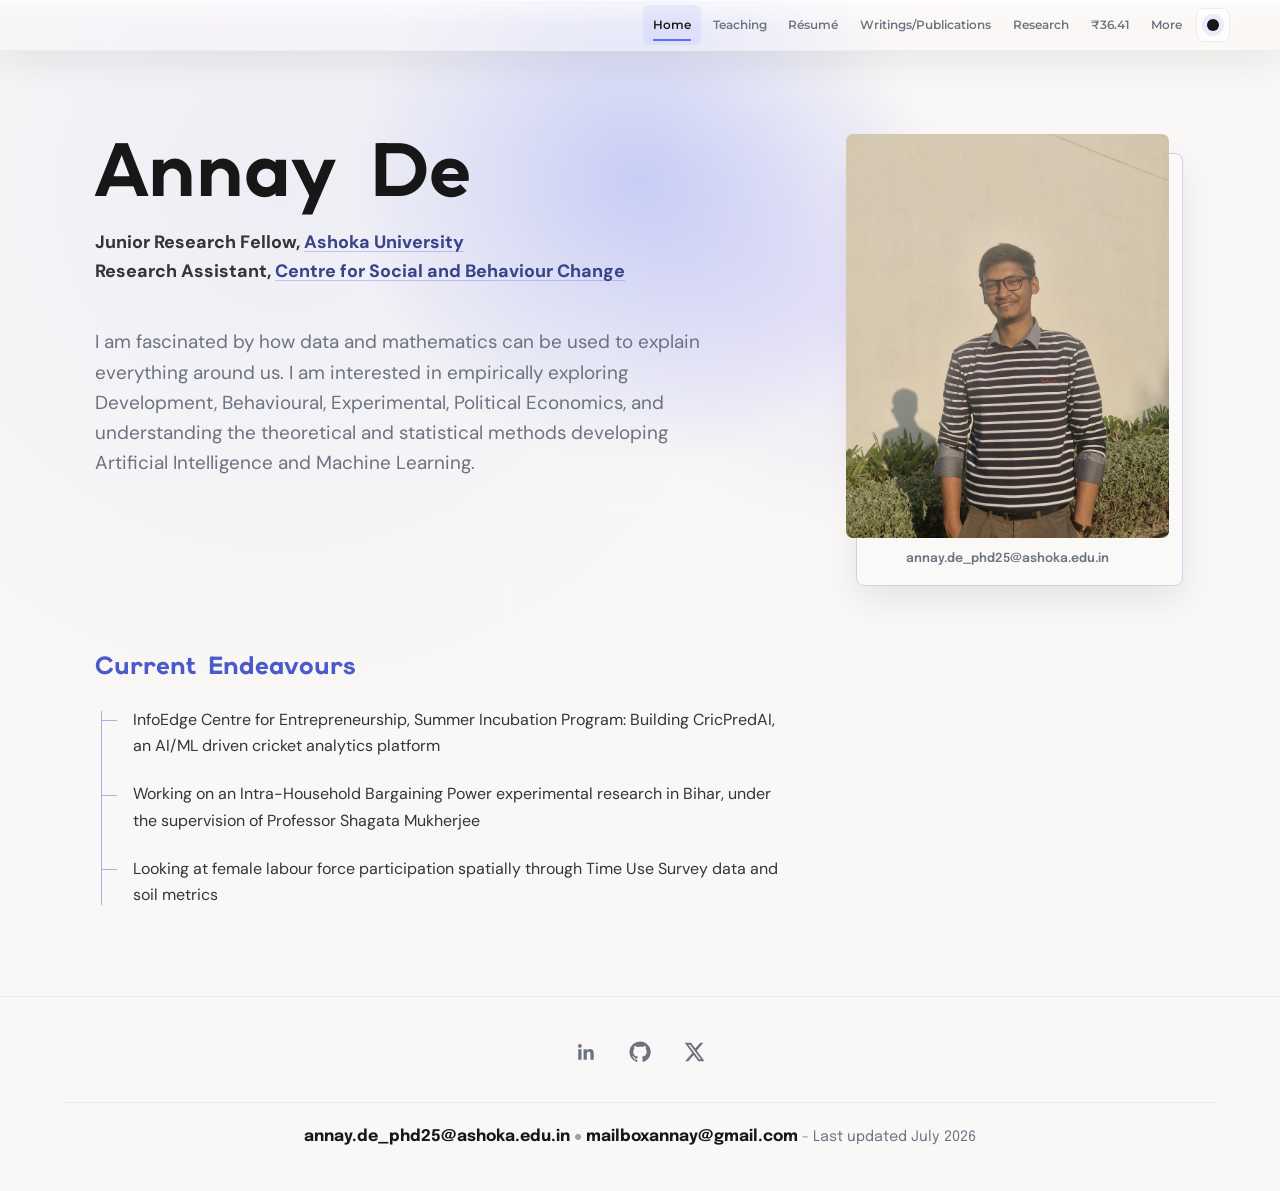
==== commit 013c0347: "Two cents today: ₹36.41" ====
--- a/index.html
+++ b/index.html
@@ -38,7 +38,7 @@
         <a class="nav-link" data-nav="cv" href="cv.html"><span>Résumé</span></a>
         <a class="nav-link" data-nav="writings" href="writings.html"><span>Writings/Publications</span></a>
         <a class="nav-link" data-nav="projects" href="projects.html"><span>Research</span></a>
-        <a class="nav-link" data-nav="blog" href="blog.html"><span>Blog</span></a>
+        <a class="nav-link" data-nav="blog" href="blog.html"><span>₹36.41</span></a>
         <a class="nav-link" data-nav="more" href="more.html"><span>More</span></a>
         <button class="theme-toggle" type="button" aria-label="Switch to dark mode" aria-pressed="false">
           <span class="theme-toggle-core" aria-hidden="true"></span>
--- a/style.css
+++ b/style.css
@@ -62,8 +62,8 @@
   --accent: #5b6ef5;
   --accent-soft: rgba(91, 110, 245, 0.09);
   --body-wash: radial-gradient(circle at 22% 16%, rgba(91, 110, 245, 0.075), transparent 34rem);
-  --cursor-glow: radial-gradient(26rem circle at var(--cursor-x) var(--cursor-y), rgba(91, 110, 245, 0.105), transparent 62%),
-    radial-gradient(18rem circle at calc(var(--cursor-x) + 12rem) calc(var(--cursor-y) + 8rem), rgba(154, 137, 255, 0.055), transparent 72%);
+  --cursor-glow: radial-gradient(30rem circle at var(--cursor-x) var(--cursor-y), rgba(91, 110, 245, 0.30), transparent 60%),
+    radial-gradient(20rem circle at calc(var(--cursor-x) + 12rem) calc(var(--cursor-y) + 8rem), rgba(154, 137, 255, 0.17), transparent 70%);
   --grain-wash: linear-gradient(rgba(255, 255, 255, 0.26), rgba(255, 255, 255, 0));
   --nav-glass: linear-gradient(180deg, rgba(255, 255, 255, 0.72), rgba(255, 255, 255, 0.42));
   --nav-glass-scrolled: linear-gradient(180deg, rgba(255, 255, 255, 0.86), rgba(255, 255, 255, 0.58));
@@ -99,8 +99,8 @@
   --accent-soft: rgba(154, 164, 255, 0.16);
   --body-wash: radial-gradient(circle at 22% 12%, rgba(91, 110, 245, 0.18), transparent 36rem),
     radial-gradient(circle at 82% 10%, rgba(154, 137, 255, 0.08), transparent 26rem);
-  --cursor-glow: radial-gradient(28rem circle at var(--cursor-x) var(--cursor-y), rgba(120, 136, 255, 0.18), transparent 64%),
-    radial-gradient(18rem circle at calc(var(--cursor-x) + 12rem) calc(var(--cursor-y) + 8rem), rgba(255, 255, 255, 0.045), transparent 72%);
+  --cursor-glow: radial-gradient(32rem circle at var(--cursor-x) var(--cursor-y), rgba(130, 146, 255, 0.34), transparent 62%),
+    radial-gradient(20rem circle at calc(var(--cursor-x) + 12rem) calc(var(--cursor-y) + 8rem), rgba(255, 255, 255, 0.07), transparent 72%);
   --grain-wash: linear-gradient(rgba(255, 255, 255, 0.04), rgba(255, 255, 255, 0));
   --nav-glass: linear-gradient(180deg, rgba(22, 24, 32, 0.68), rgba(12, 13, 17, 0.34));
   --nav-glass-scrolled: linear-gradient(180deg, rgba(24, 26, 34, 0.82), rgba(12, 13, 17, 0.54));
@@ -149,7 +149,7 @@
   z-index: 0;
   pointer-events: none;
   background: var(--cursor-glow);
-  opacity: 0.85;
+  opacity: 1;
   transition: opacity 0.4s ease;
   content: "";
 }
@@ -4046,3 +4046,9 @@
     inset 0 1px 0 var(--glass-highlight),
     0 16px 48px rgba(0, 0, 0, 0.46);
 }
+
+.footer-sep {
+  color: var(--faint);
+  cursor: default;
+  user-select: none;
+}
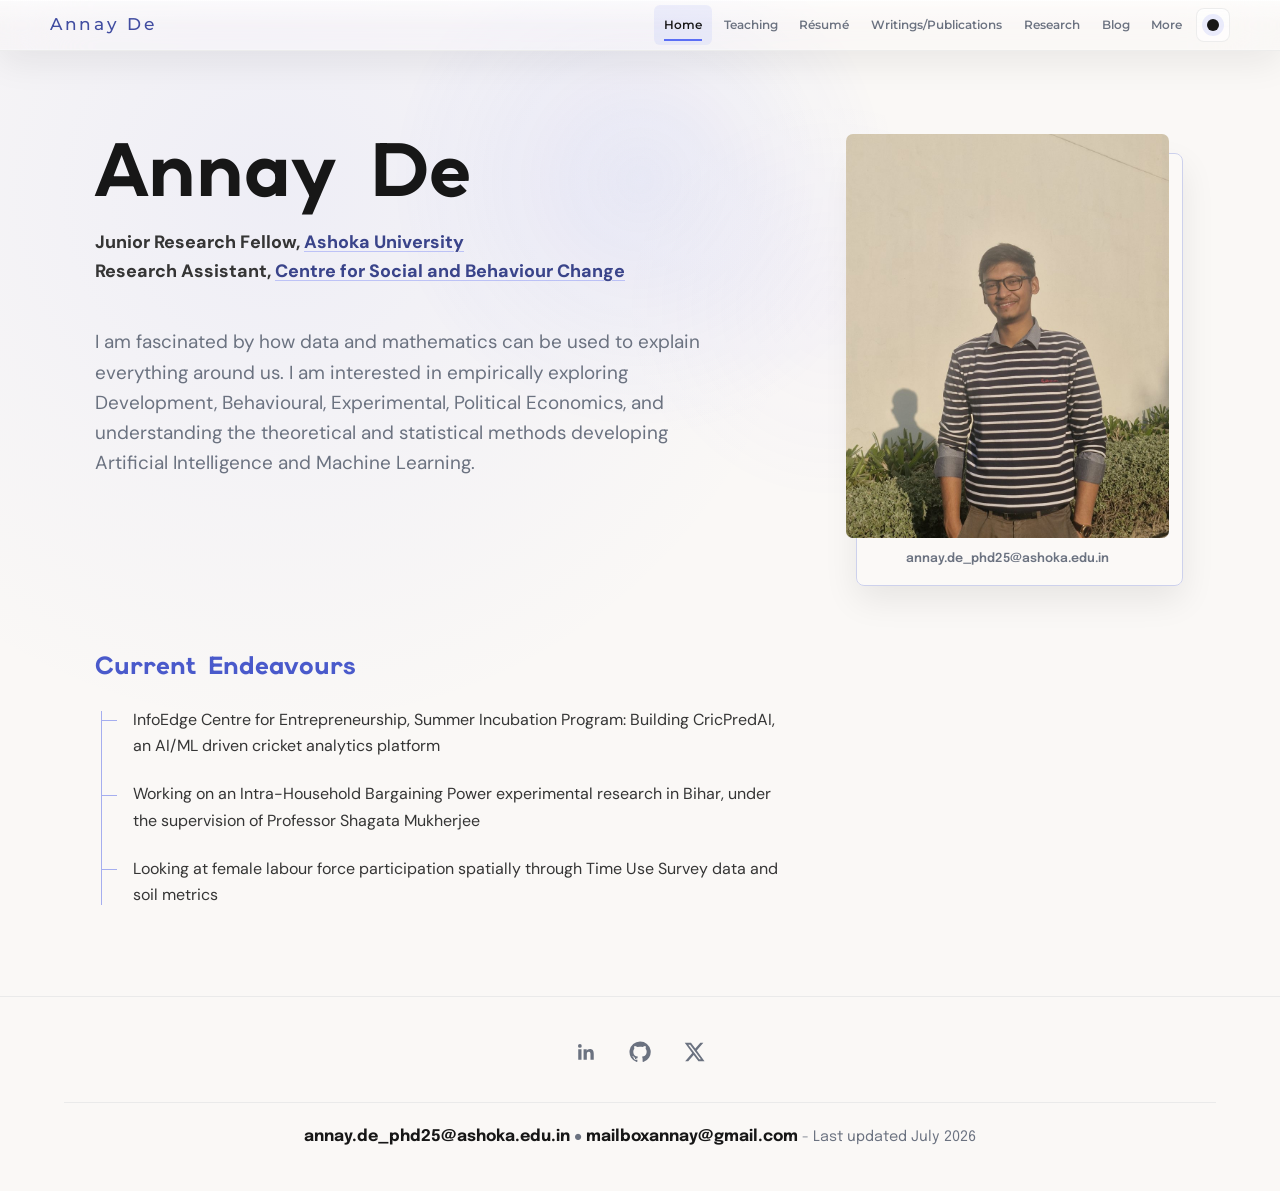
==== commit 8137d6ec: "Keep the nav tab as "Blog"; name the blog "My ₹X" The daily pipeline no longer touches the nav label" ====
--- a/index.html
+++ b/index.html
@@ -38,7 +38,7 @@
         <a class="nav-link" data-nav="cv" href="cv.html"><span>Résumé</span></a>
         <a class="nav-link" data-nav="writings" href="writings.html"><span>Writings/Publications</span></a>
         <a class="nav-link" data-nav="projects" href="projects.html"><span>Research</span></a>
-        <a class="nav-link" data-nav="blog" href="blog.html"><span>₹36.41</span></a>
+        <a class="nav-link" data-nav="blog" href="blog.html"><span>Blog</span></a>
         <a class="nav-link" data-nav="more" href="more.html"><span>More</span></a>
         <button class="theme-toggle" type="button" aria-label="Switch to dark mode" aria-pressed="false">
           <span class="theme-toggle-core" aria-hidden="true"></span>
--- a/style.css
+++ b/style.css
@@ -62,8 +62,8 @@
   --accent: #5b6ef5;
   --accent-soft: rgba(91, 110, 245, 0.09);
   --body-wash: radial-gradient(circle at 22% 16%, rgba(91, 110, 245, 0.075), transparent 34rem);
-  --cursor-glow: radial-gradient(30rem circle at var(--cursor-x) var(--cursor-y), rgba(91, 110, 245, 0.30), transparent 60%),
-    radial-gradient(20rem circle at calc(var(--cursor-x) + 12rem) calc(var(--cursor-y) + 8rem), rgba(154, 137, 255, 0.17), transparent 70%);
+  --cursor-glow: radial-gradient(26rem circle at var(--cursor-x) var(--cursor-y), rgba(91, 110, 245, 0.105), transparent 62%),
+    radial-gradient(18rem circle at calc(var(--cursor-x) + 12rem) calc(var(--cursor-y) + 8rem), rgba(154, 137, 255, 0.055), transparent 72%);
   --grain-wash: linear-gradient(rgba(255, 255, 255, 0.26), rgba(255, 255, 255, 0));
   --nav-glass: linear-gradient(180deg, rgba(255, 255, 255, 0.72), rgba(255, 255, 255, 0.42));
   --nav-glass-scrolled: linear-gradient(180deg, rgba(255, 255, 255, 0.86), rgba(255, 255, 255, 0.58));
@@ -99,8 +99,8 @@
   --accent-soft: rgba(154, 164, 255, 0.16);
   --body-wash: radial-gradient(circle at 22% 12%, rgba(91, 110, 245, 0.18), transparent 36rem),
     radial-gradient(circle at 82% 10%, rgba(154, 137, 255, 0.08), transparent 26rem);
-  --cursor-glow: radial-gradient(32rem circle at var(--cursor-x) var(--cursor-y), rgba(130, 146, 255, 0.34), transparent 62%),
-    radial-gradient(20rem circle at calc(var(--cursor-x) + 12rem) calc(var(--cursor-y) + 8rem), rgba(255, 255, 255, 0.07), transparent 72%);
+  --cursor-glow: radial-gradient(28rem circle at var(--cursor-x) var(--cursor-y), rgba(120, 136, 255, 0.18), transparent 64%),
+    radial-gradient(18rem circle at calc(var(--cursor-x) + 12rem) calc(var(--cursor-y) + 8rem), rgba(255, 255, 255, 0.045), transparent 72%);
   --grain-wash: linear-gradient(rgba(255, 255, 255, 0.04), rgba(255, 255, 255, 0));
   --nav-glass: linear-gradient(180deg, rgba(22, 24, 32, 0.68), rgba(12, 13, 17, 0.34));
   --nav-glass-scrolled: linear-gradient(180deg, rgba(24, 26, 34, 0.82), rgba(12, 13, 17, 0.54));
@@ -149,7 +149,7 @@
   z-index: 0;
   pointer-events: none;
   background: var(--cursor-glow);
-  opacity: 1;
+  opacity: 0.85;
   transition: opacity 0.4s ease;
   content: "";
 }
@@ -4047,8 +4047,197 @@
     0 16px 48px rgba(0, 0, 0, 0.46);
 }
 
-.footer-sep {
-  color: var(--faint);
-  cursor: default;
-  user-select: none;
-}
+/* Blog name story: one-line gist, expandable detail */
+.name-story {
+  max-width: 720px;
+  margin-top: 1.6rem;
+}
+
+.name-gist {
+  margin: 0;
+  padding-left: 1rem;
+  border-left: 2px solid var(--accent);
+  color: var(--text);
+  font-family: var(--font-display);
+  font-size: clamp(1.05rem, 1.5vw, 1.2rem);
+  line-height: 1.6;
+}
+
+.name-story details {
+  margin-top: 1.1rem;
+  border: 1px solid var(--glass-border);
+  border-radius: 14px;
+  background: var(--glass-surface);
+  backdrop-filter: blur(14px);
+  -webkit-backdrop-filter: blur(14px);
+  interpolate-size: allow-keywords;
+}
+
+.name-story details::details-content {
+  height: 0;
+  overflow: clip;
+  transition: height 0.45s var(--ease), content-visibility 0.45s allow-discrete;
+}
+
+.name-story details[open]::details-content {
+  height: auto;
+}
+
+.name-story summary {
+  display: flex;
+  align-items: center;
+  justify-content: space-between;
+  gap: 1rem;
+  padding: 0.85rem 1.1rem;
+  color: var(--accent);
+  font-family: var(--font-ui);
+  font-size: 0.92rem;
+  font-weight: 600;
+  letter-spacing: 0.01em;
+  cursor: pointer;
+  list-style: none;
+  border-radius: 14px;
+  transition: color 0.2s ease, background 0.2s ease;
+}
+
+.name-story summary::-webkit-details-marker {
+  display: none;
+}
+
+.name-story summary:hover {
+  color: var(--text);
+  background: var(--accent-soft);
+}
+
+.name-story summary:focus-visible {
+  outline: 2px solid var(--accent);
+  outline-offset: 2px;
+}
+
+.name-chevron {
+  width: 0.55rem;
+  height: 0.55rem;
+  border-right: 1.5px solid currentColor;
+  border-bottom: 1.5px solid currentColor;
+  transform: translateY(-2px) rotate(45deg);
+  transition: transform 0.3s var(--ease);
+}
+
+.name-story details[open] .name-chevron {
+  transform: translateY(2px) rotate(-135deg);
+}
+
+.name-body {
+  padding: 0.4rem 1.4rem 1.4rem;
+  border-top: 1px solid var(--line);
+}
+
+.name-part {
+  margin-top: 1.4rem;
+}
+
+.name-part h2 {
+  display: flex;
+  align-items: baseline;
+  gap: 0.7rem;
+  margin: 0 0 0.5rem;
+  color: var(--text);
+  font-family: var(--font-display);
+  font-size: 1.15rem;
+  line-height: 1.3;
+}
+
+.name-num {
+  color: var(--accent);
+  font-family: var(--font-ui);
+  font-size: 0.72rem;
+  font-weight: 700;
+  letter-spacing: 0.12em;
+}
+
+.name-part p {
+  margin: 0 0 0.75rem;
+  color: var(--text-soft);
+  font-family: var(--font-body);
+  font-size: 0.98rem;
+  line-height: 1.75;
+}
+
+.name-receipt {
+  margin: 1rem 0 0.4rem;
+  padding: 0.9rem 1.1rem;
+  border: 1px dashed var(--line-strong);
+  border-radius: 10px;
+  background: var(--surface-soft);
+  font-family: var(--font-ui);
+  font-size: 0.9rem;
+  font-variant-numeric: tabular-nums;
+}
+
+.receipt-row {
+  display: flex;
+  justify-content: space-between;
+  gap: 1rem;
+  padding: 0.38rem 0;
+  color: var(--text-soft);
+}
+
+.receipt-row > span:last-child {
+  flex-shrink: 0;
+  color: var(--text);
+  text-align: right;
+  white-space: nowrap;
+}
+
+.receipt-total {
+  margin-top: 0.4rem;
+  padding-top: 0.7rem;
+  border-top: 1px solid var(--line-strong);
+  color: var(--text);
+  font-weight: 700;
+}
+
+.receipt-total > span:last-child {
+  color: var(--accent);
+  font-family: var(--font-display);
+  font-size: 1.15rem;
+}
+
+.name-sources {
+  display: flex;
+  flex-wrap: wrap;
+  align-items: baseline;
+  gap: 0.35rem 0.5rem;
+  margin: 1.4rem 0 0;
+  padding-top: 1rem;
+  border-top: 1px solid var(--line);
+  color: var(--muted);
+  font-family: var(--font-ui);
+  font-size: 0.82rem;
+}
+
+.name-sources .text-link {
+  font-size: 0.82rem;
+}
+
+@media (max-width: 560px) {
+  .name-body {
+    padding: 0.2rem 1rem 1.1rem;
+  }
+
+  .receipt-row {
+    flex-direction: column;
+    gap: 0.1rem;
+  }
+
+  .receipt-row > span:last-child {
+    text-align: left;
+  }
+}
+
+@media (prefers-reduced-motion: reduce) {
+  .name-story details::details-content,
+  .name-chevron {
+    transition: none;
+  }
+}
